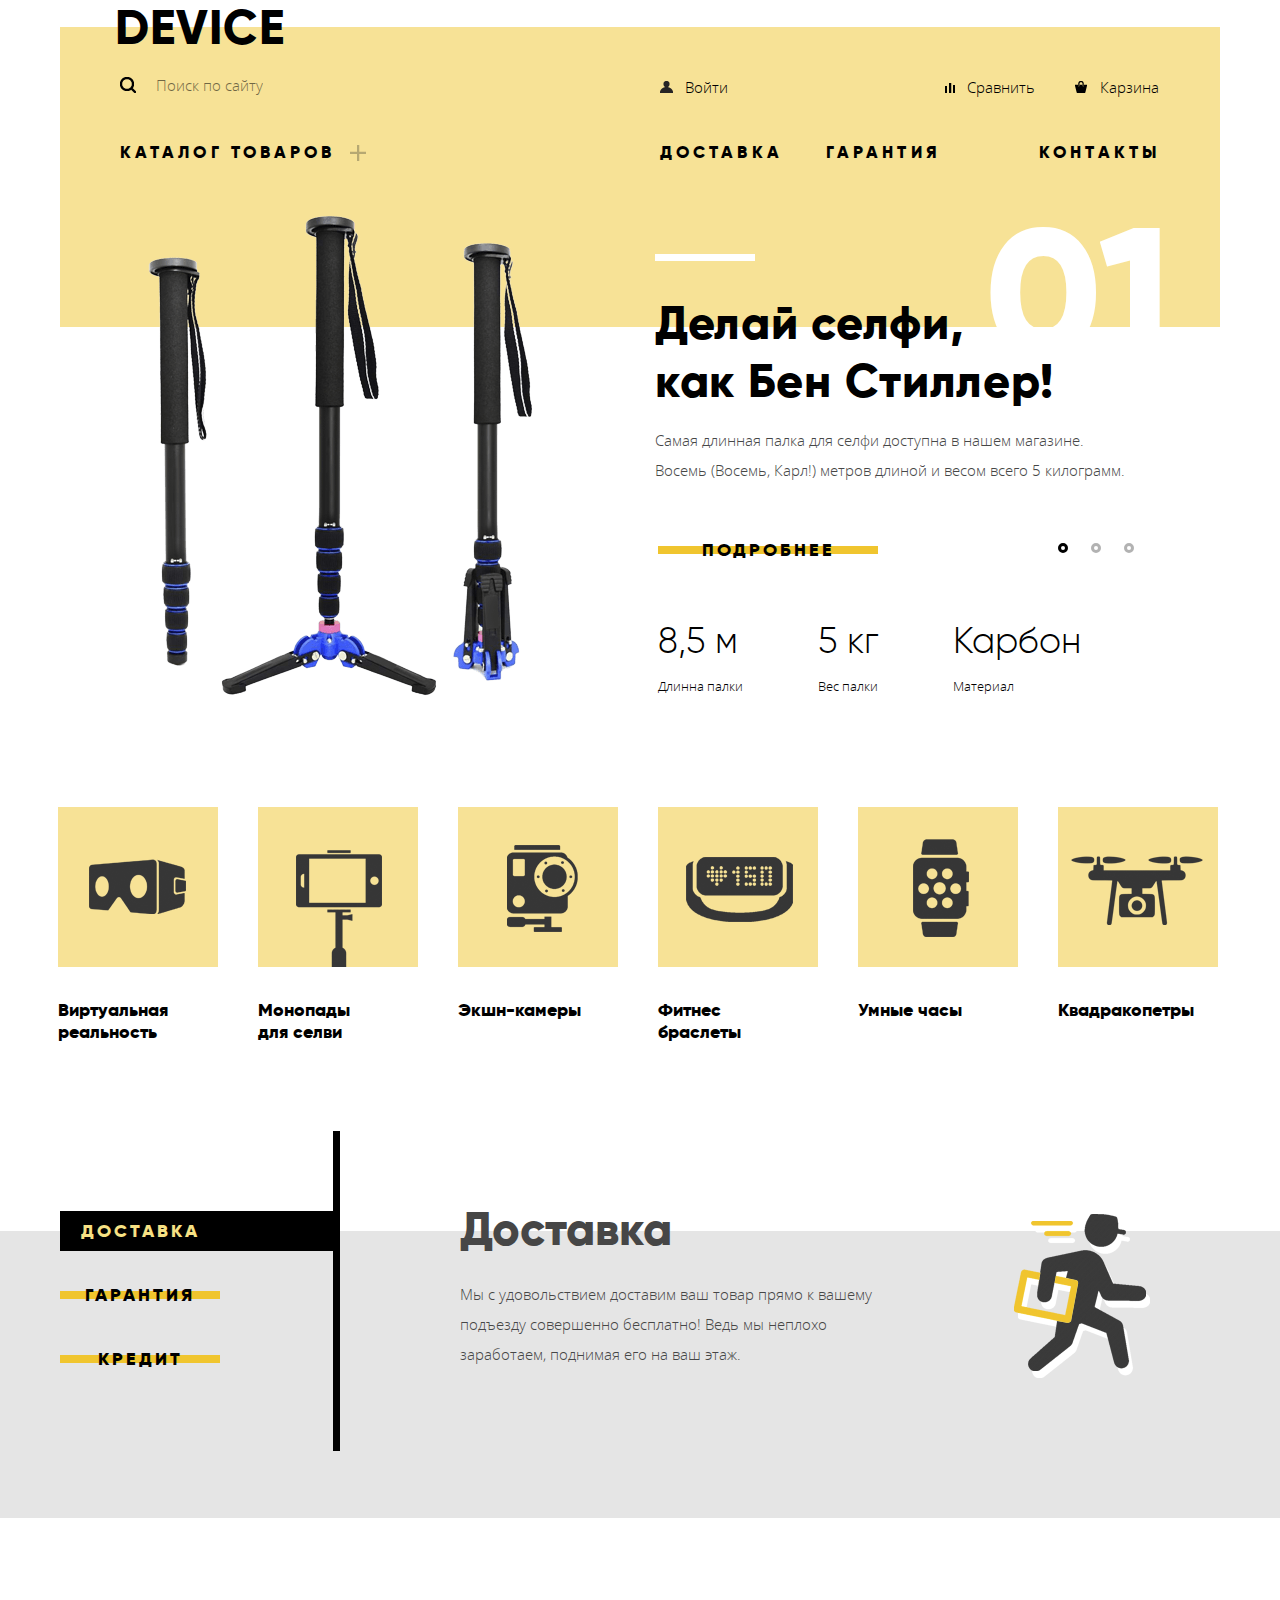
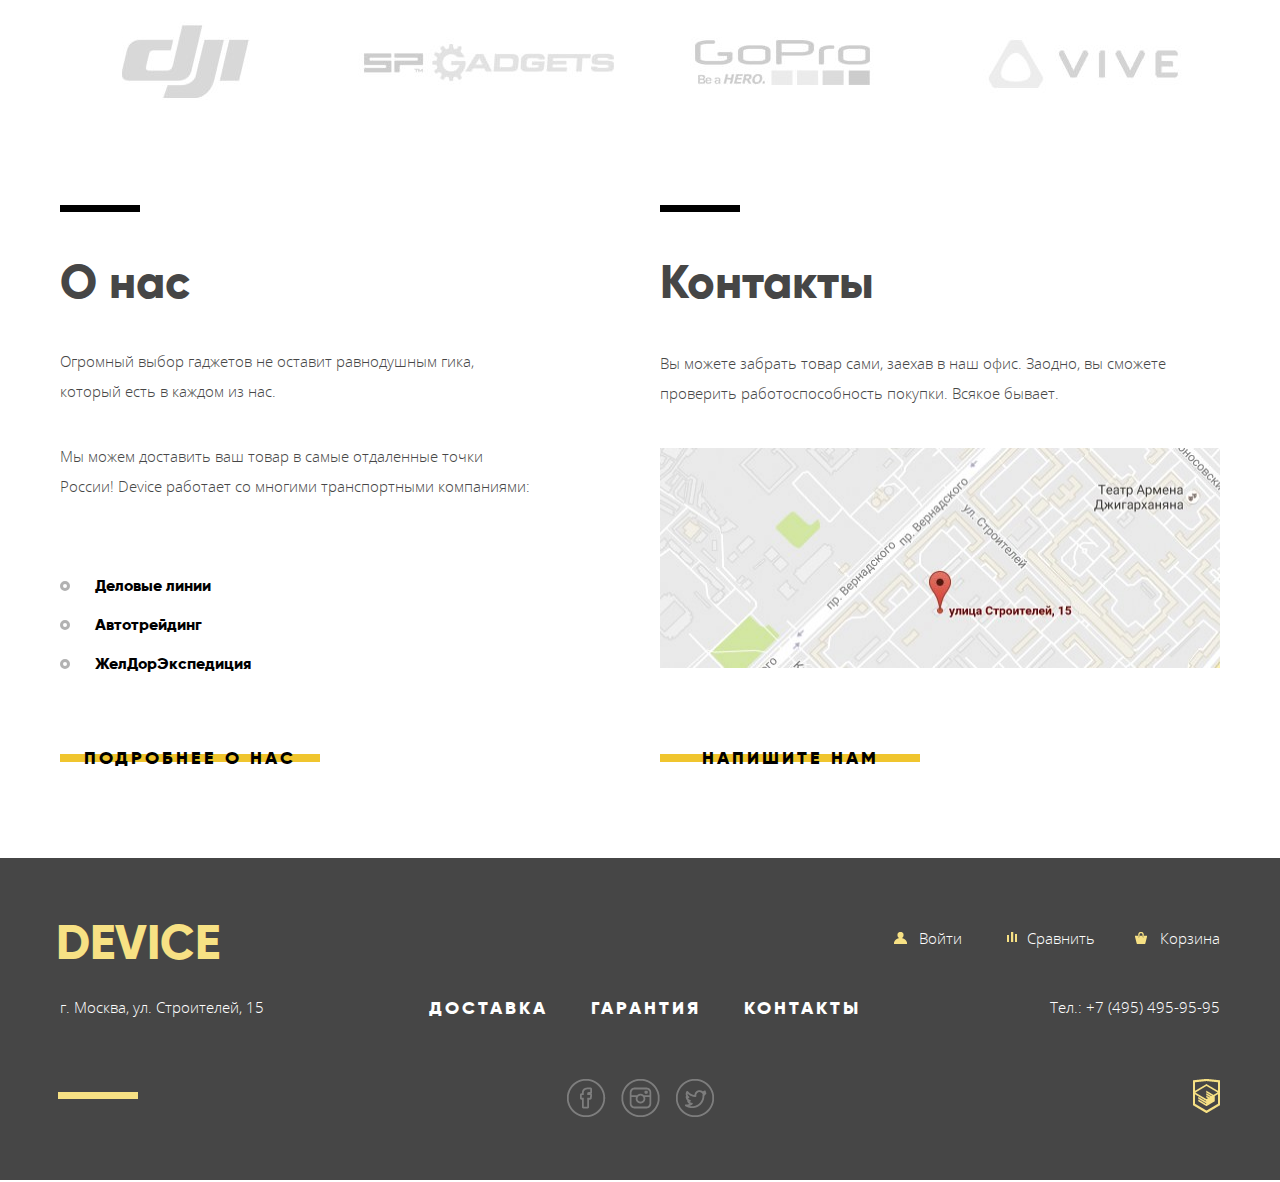
==== index.html @ 333a63d7 "Завешенл оформление деталей" ====
<!DOCTYPE html>
<html lang="ru">
  <head>
    <meta charset="utf-8">
    <link rel="stylesheet" href="css/normalize.css">
    <link rel="stylesheet" href="css/style.css">
    <title>HTML Academy: Девайс</title>
  </head>
  <body>
  		<div class="container">
  		    <div class="header-logo">
	    		<span>DEVICE</span>
	    	</div>
          <header class="header clearfix">
                <div class="header-left">
	    		  <div class="header-search" id="search">
                      <form action="#" method="get">
                          <input type="text" name="search-text" placeholder="Поиск по сайту">
                          <input class="search-btn" type="submit" id="search-btn" name="search-btn" value="Найти">
                      </form>
                  </div>
                  <nav class="main-menu">
                      <a class="catalog-menu" href="#">Каталог товаров</a>
                      <div class="menu-secondary">
                          <ul class="catalog-column1">
                              <li><a href="#">Виртуальная реальность</a></li>
                              <li><a href="#">Моноподы для селфи</a></li>
                              <li><a href="#">Экшн-камеры</a></li>
                          </ul>
                          <ul class="catalog-column2">
                              <li><a href="#">Фитнес браслеты</a></li>
                              <li><a href="#">Умные часы</a></li>
                          </ul>
                          <ul class="catalog-column3">
                              <li><a href="#">Квадракоптеры</a></li>
                          </ul>
                      </div>
                  </nav>
              </div>
              <div class="header-right">
                  <div class="header-right-top clearfix">
                      <div class="user-block" id="user-block">
                          <a class="header-user" href="#">Войти</a>
                      </div>
                      <div class="report">
                          <a href="#" class="compare">Сравнить</a>
                          <a href="#" class="basket">Карзина</a>
                      </div>
                  </div>
                  <nav class="main-menu clearfix" id="main-menu">
                      <ul>
                          <li><a href="#">Доставка</a></li>
                          <li><a href="#">Гарантия</a></li>
                          <li><a href="#">Контакты</a></li>
                      </ul>
                  </nav>
              </div>
          </header>
  		</div>


      <main class="main">

  		    <div class="slider content clearfix">
                <input type="radio" id="btn-1" name="toggle" checked>
                <input type="radio" id="btn-2" name="toggle">
                <input type="radio" id="btn-3" name="toggle">
                <div class="slide clearfix" id="slide-1">
                    <div class="slider-left">
                         <img class="slider-img" src="img/slide-1.png" width="384" height="486" alt="Селфи Палка">
                    </div>
                    <div class="product-about">
                        <div class="number-slide">
                            <p>01</p>
                        </div>
                        <h2>Делай селфи,<br>как Бен Стиллер!</h2>
                        <p class="product-description">
                            Самая длинная палка для селфи доступна в нашем магазине. Восемь (Восемь, Карл!) метров длиной и весом всего 5 килограмм.
                        </p>
                        <div class="btn-slider">
                            <a class="btn btn-active" href="#">Подробнее</a>
                        </div>
                        <div class="product-info clearfix">
                            <div class="characteristic">
                                <p class="characteristic-value" id="Length-value">8,5 м</p>
                                <p class="characteristic-name" id="Length-name">Длинна палки</p>
                            </div>
                            <div class="characteristic">
                                <p class="characteristic-value" id="weight-value">5 кг</p>
                                <p class="characteristic-name" id="weight-name">Вес палки</p>
                            </div>
                            <div class="characteristic char3">
                                <p class="characteristic-value" id="material-value">Карбон</p>
                                <p class="characteristic-name" id="material-name">Материал</p>
                            </div>
                        </div>
                    </div>
                </div><!--slide-1-->
                <div class="slide clearfix" id="slide-2">
                    <div class="slider-left">
                         <img class="slider-img" src="img/slide-2.png" width="345" height="485" alt="Фитнесс-браслеты">
                    </div>
                    <div class="product-about">
                        <div class="number-slide">
                            <p>02</p>
                        </div>
                        <h2>Худеем<br>правильно!</h2>
                        <p class="product-description">
                            Мотивирующие фитнесс-браслеты помогут найти в себе силы
                            <br>
                            не пропускать занятия и соблюдать диету.
                        </p>
                        <div class="btn-slider">
                            <a class="btn btn-active" href="#">Подробнее</a>
                        </div>
                        <div class="product-info">
                            <div class="characteristic">
                                <p class="characteristic-value" id="charging-value">48 часов</p>
                                <p class="characteristic-name" id="charging-name">Без подзарядки</p>
                            </div>
                        </div>
                    </div>
                </div><!--slide-2-->
                <div class="slide clearfix" id="slide-3">
                    <div class="slider-left">
                         <img class="slider-img" src="img/slide-3.3.png" width="535" height="500" alt="Селфи Палка">
                    </div>
                    <div class="product-about">
                        
                        <h2>Порхает как бобочка,<br>жалит как пчела!</h2>
                        <div class="number-slide">
                            <p>03</p>
                        </div>
                        <p class="product-description">
                            Этот обычный, на первый взгляд, квадрокоптер оснащен
                            <br> 
                            мощным лазером, замаскированным под стандартную камеру.
                        </p>
                        <div class="btn-slider">
                            <a class="btn btn-active" href="#">Подробнее</a>
                        </div>
                        <div class="product-info">
                            <div class="characteristic">
                                <p class="characteristic-value" id="range-fly-value">800 м</p>
                                <p class="characteristic-name" id="range-fly-name">Дальность полета</p>
                            </div>
                            <div class="characteristic">
                                <p class="characteristic-value" id="attack-range-value">50 м</p>
                                <p class="characteristic-name" id="attack-range-name">Радиус поражения</p>
                            </div>
                        </div>
                    </div>
                </div><!--slide-3-->
                <div class="slider-controls">
                    <label for="btn-1"></label>
                    <label for="btn-2"></label>
                    <label for="btn-3"></label>
                </div>
  		    </div>

  		    <div class="popular content clearfix">
              <div class="popular-item">
                  <a href="#">
                      <div class="popular-img">
                          <img src="img/popular-1.png" width="160" height="160" alt="Виртуальная реальность">
                      </div>
                      <p>Виртуальная реальность</p>
  				        </a>
              </div>
              <div class="popular-item">
                  <a href="#">
                      <div class="popular-img">
                          <img src="img/popular-2.png" width="160" height="160" alt="Монопады для селфи">
                      </div>
                      <p>Монопады<br>для селви</p>
                  </a>
              </div>
              <div class="popular-item">
                  <a href="#">
                      <div class="popular-img">
                          <img src="img/popular-3.png" width="160" height="160" alt="Экшн-камеры">
                      </div>
                      <p>Экшн-камеры</p>
                  </a>
              </div>
              <div class="popular-item">
                  <a href="#">
                      <div class="popular-img">
                          <img src="img/popular-4.png" width="160" height="160" alt="Фитнес браслеты">
                      </div>
                      <p>Фитнес<br>браслеты</p>
                  </a>
              </div>
              <div class="popular-item">
                  <a href="#">
                      <div class="popular-img">
                          <img src="img/popular-5.png" width="160" height="160" alt="Умные часы">
                      </div>
                      <p>Умные часы</p>
                  </a>
              </div>
              <div class="popular-item">
                  <a href="#">
                      <div class="popular-img">
                          <img src="img/popular-6.png" width="160" height="160" alt="Квадракопетры">
                      </div>
                      <p>Квадракопетры</p>
                  </a>
              </div>
  		    </div>
    	
    		  <div class="service-slider content clearfix">
                  <input type="radio" id="service-btn-1" name="service-toogle" checked>
                  <input type="radio" id="service-btn-2" name="service-toogle">
                  <input type="radio" id="service-btn-3" name="service-toogle">
                  <div class="service-slider-tab">
                       
                        <div class="btn-container1">
                            <label for="service-btn-1">
                                <span class="btn-slider-tab btn">
                                    Доставка
                                </span>
                            </label>
                        </div>
                        <div class="btn-container2">
                            <label for="service-btn-2">
                                <span class="btn-slider-tab btn">
                                    Гарантия
                                </span>
                            </label>
                        </div>
                        <div class="btn-container3">
                            <label for="service-btn-3">
                                <span class="btn-slider-tab btn">
                                    Кредит
                                </span>
                            </label>
                        </div>    
                    </div>
        			<div class="servise-slide" id="service-slide1">
          				<div class="slide-txt">
            					<h2>Доставка</h2>
            					<p>
            						Мы с удовольствием доставим ваш товар прямо к вашему подъезду совершенно бесплатно! Ведь мы неплохо заработаем, поднимая его на ваш этаж.
            					</p>
          				</div>
          				<img src="img/delivery.png" width="136" height="164" alt="Доставка">
                    </div>
                    <div class="servise-slide" id="service-slide2">
          				<div class="slide-txt">
            					<h2>Гарантия</h2>
            					<p>
            						Если из-за возгарания купленного у нас товара у вас сгорит дом — не переживайте, мы выдадим вам новый.
                                    Товар, не дом, конечно же.
            					</p>
          				</div>
          				<img src="img/warranty.png" width="171" height="195" alt="Доставка">
                    </div>
                    <div class="servise-slide" id="service-slide3">
          				<div class="slide-txt">
            					<h2>Кредит</h2>
            					<p>
            						Залезть в долговую яму стало проще! Кредитные консультанты подберут для вас наиболее выгодные 
                                    условия кредита. Выгодные для нашего банка, разумеется.
            					</p>
          				</div>
          				<img src="img/credit.png" width="156" height="188" alt="Доставка">
                    </div>
    		  </div>

    		  <div class="decorat-block">
    		  </div>
  	    
  		    <div class="logotypes content clearfix">
              <div class="logo-djl"></div>
              <div class="logo-sp-gadgets"></div>
              <div class="logo-gopro"></div>
              <div class="logo-vive"></div>
  		    </div>

  		    <div class="info content clearfix">
              <div class="info-about-us">
                  <h2>О нас</h2>
                  <p>
                      Огромный выбор гаджетов не оставит равнодушным гика, который есть в каждом из нас.
                  </p>
                  <p>
                      Мы можем доставить ваш товар в самые   отдаленные точки России! Device работает со многими транспортными компаниями:
                  </p>
                  <ul>
                      <li>Деловые линии</li>
                      <li>Автотрейдинг</li>
                      <li>ЖелДорЭкспедиция</li>
                  </ul>
                  <a href="#">
                      <div class="btn-info">
                          <span class="btn btn-active">Подробнее о нас</span>
                      </div>
                  </a>
              </div>
    			    <div class="info-contact">
                      <h2>Контакты</h2>
                      <p>
                          Вы можете забрать товар сами, заехав в наш офис. Заодно, вы сможете проверить работоспособность покупки. Всякое бывает.
                      </p>
                      <a class="info-map" href="#">
                          <img src="img/map.jpg" width="560" height="220" alt="Карта">
                      </a>
                      <a href="#">
                          <div class="btn-info">
                              <span class="btn btn-active">Напишите нам</span>
                          </div>
                      </a>
    			    </div>
  		    </div>
      </main>

      <footer class="footer clearfix">
          <div class="footer-top container clearfix">
              <p class="footer-logo">DEVICE</p>
              <div class="footer-right">
                  <div class="footer-user-block">
                      <a class="footer-user" href="#">Войти</a>
                  </div>
                  <a class="footer-compare" href="#"> Сравнить</a>
                  <a class="footer-basket" href="#">Корзина</a>
              </div>
          </div>
          <div class="footer-average container clearfix">
              <p class="footer-adress">
                  г. Москва, ул. Строителей, 15
              </p>
              <nav class="nav-footer">
                  <ul>
                      <li><a href="#">Доставка</a></li>
                      <li><a href="#">Гарантия</a></li>
                      <li><a href="#">Контакты</a></li>
                  </ul>
              </nav>
              <p class="footer-telephone">
                  Тел.: +7 (495) 495-95-95
              </p>
          </div>
          <div class="footer-bottom container clearfix">
            	<div class="footer-decorative-left">
            	</div>  
	            <div class="social clearfixf">
	                <a href="http://facebook.com">
                        <div class="facebook social-icon"></div>
	                </a>
	                <a href="#">
	              	    <div class="insta social-icon"></div>
	                </a>
	                <a href="#">
	              	    <div class="twitter social-icon"></div>
	                </a>
	            </div>
                <a href="#">
	               <div class="htmlacademy-logo"></div>
                </a>
	        </div>
      </footer>
        <div class="shadow-block"></div>
        <form class="popup-write-us" action="#" method="post"> 
            <button class="modal-content-close" type="button" title="Закрыть">Закрыть</button>
            <label class="popup-your-name">
                <span>Ваше имя:</span>
                <input type="text" name="Your-name" id="your-name" placeholder="Представьтесь пожалуйста">
            </label>
            <label class="popup-your-e-mail">
                <span>Ваше e-mail:</span>
                <input type="text" name="Your-e-mail" id="your-e-mail" placeholder="Для отправки ответа">
            </label>
            <label class="popup-text-letter">
                <span>Текст письма:</span>
                <textarea rows="10" name="text-letter" id="text-letter" placeholder="В свободной форме"></textarea>
            </label>
            <div class="btn-form-submit">
                <button class="btn btn-form" type="Submit">Отправить</button>
            </div>
        </form>
        <div class="modal-map">
            <button class="modal-content-close" type="button" title="Закрыть">Закрыть</button>
            <script type="text/javascript" charset="utf-8" async src="https://api-maps.yandex.ru/services/constructor/1.0/js/?sid=wK08HLaeyoLsd59z8zO6gf6OUq_rRsgZ&amp;width=960&amp;height=560&amp;lang=ru_RU&amp;sourceType=constructor&amp;scroll=true"></script>
        </div>
        <script>
            var write_us = document.querySelector(".info-contact .btn-info");
            var map = document.querySelector(".info-map");
            var modal_map = document.querySelector(".modal-map");
            var popup_shedow = document.querySelector(".shadow-block");
            var popup = document.querySelector(".popup-write-us");
            
            var close = popup.querySelector(".modal-content-close");
            var close_map = modal_map.querySelector(".modal-content-close");
            
            var search = document.querySelector(".header-search input[type='text']");
            var search_btn = document.querySelector(".header-search input[type='submit']");
            
            search.addEventListener("focus", function(event) {
                search_btn.classList.remove("search-btn");
            })
            search.addEventListener("blur", function(event) {
                search_btn.classList.add("search-btn");
            })
            
            write_us.addEventListener("click", function(event) {
                event.preventDefault();
                popup_shedow.classList.add("modal-content-show");
                popup.classList.add("modal-content-show");
            });
            
            close.addEventListener("click", function(event) {
                event.preventDefault();
                popup_shedow.classList.remove("modal-content-show");
                popup.classList.remove("modal-content-show");
                modal_map.classList.remove("modal-content-show");
            })
            
            close_map.addEventListener("click", function(event) {
                event.preventDefault();
                modal_map.classList.remove("modal-content-show");
            })
            
            map.addEventListener("click", function(event) {
                event.preventDefault();
                modal_map.classList.add("modal-content-show");
            })
       </script>
      
  </body>
</html>
---- css/style.css ----
@font-face {
	font-family: 'Open Sans'; 
	src: local("OpenSans"),
	url("../fonts/opensans.woff");
} 
@font-face {
	font-family: 'Open Sans light'; 
	src: local("Open Sans light"),
	url("../fonts/opensanslight.woff");
} 
@font-face {
	font-family: 'Gilroy Light'; 
	src: local("Gilroy Light"),
	url("../fonts/gilroylight.woff");
} 
@font-face {
	font-family: 'Gilroy ExtraBold'; 
	src: local("Gilroy ExtraBold"),
		url("../fonts/gilroyextrabold.woff");
} 

body {
	color: #464646;
	font-size: 15px;
	font-style: normal;
	font-family: Open Sans light, Tahoma, Sans;
	
}

h1 {
	color: black;
	font-size: 45px;
	font-family: Gilroy Extra bold, Tahoma, Sans;
    letter-spacing: -1px;
}

.site-map h1 {
    margin-top: 35px;
    margin-bottom: 23px;
}

a {
    text-decoration: none;
    color: black;
}

.clearfix::after {
	content: "";
	display: table;
	clear: both;
}

.header-logo {
    font-family: Gilroy ExtraBold, sans-serif;
    width: 1050px;
    margin-left: auto;
    margin-right: auto;
    margin-top: -2px;
    letter-spacing: 1px;
    font-size: 48px;
    color: #000;
}
.header-logo a {
     color: #000;
}

.container {
	width: 1200px;
	margin-left: auto;
	margin-right: auto;
}

.header {
    font-family: Open Sans light, Arial, sans-serif;
	width: 1040px;
	height: 185px;
	padding-left: 60px;
	padding-right: 60px;
	background-color: #f7e296;
	margin-top: -30px;
	margin-left: auto;
	margin-right: auto;
}

.header-search {
    margin-bottom: 35px;
}

.header-search input[type="text"] {
    height: 45px;
    outline: none;
    border: none;
    width: 355px;
    background: url("../img/search.png") no-repeat;
    background-position: center left;
    padding-left: 36px;
    line-height: 10px;
    box-sizing: border-box;
}

.header-search input[type="text"]:focus{
    outline: none;
    height: 43px;
    border-bottom: 2px solid black;
}

.header-search input[type="submit"] {
    width: 81px;
    outline: none;
    background: none;
    height: 45px;
    margin-left: -4px;
    border: 2px solid black;
}

.header-search input[type="submit"]:hover {
    color: #ffffff;
    background: #000000;
}

.header-search input[type="submit"]:active {
    color: #b2b2b2;
}

.search-btn {
    display: none;
}

.menu-secondary {
    display: none;
    position: absolute;
    z-index: 1;
    left: -60px;
    width: 1100px;
    height: 135px;
    margin: 0;
    padding-top: 30px;
    padding-left: 60px;
    font-family: "Open Sans Light", "Arial", sans-serif;
    font-size: 15px;
    letter-spacing: 0;
    text-transform: none;
    background-color: #f7e296;
}

.catalog-column1 {
    width: 200px;
    float: left;
    margin-right: 40px;
    padding: 0;
}

.catalog-column2 {
    width: 160px;
    float: left;
    margin-right: 40px;
    padding: 0;
}

.catalog-column3 {
    width: 160px;
    float: left;
    margin-right: 40px;
    padding: 0;
}

.menu-secondary ul {
    margin: 0;
}

.menu-secondary li {
    margin-bottom: 15px;
}

.header-left {
	width: 500px;
	float: left;
	margin-right: 20px;
	margin-top: 25px;
}

.header-search {
    margin-top: 10px;
}

.header-right {
	width: 500px;
	float: right;
	margin-top: 50px;
}

.user-block {
	width: 260px;
	float: left;
}

.user-out {
    opacity: 0.3;
}

.header-user {
    margin-right: 20px;
}

.header-user::before {
    float: left;
    content: "";
    width: 15px;
    height: 15px;
    background: url("../img/user.png") no-repeat;
    position: relative;
    top: 4px;
    margin-right: 10px;
}

.report {
	float: right;
	width: 215px;
}


.compare {
	float: left;
}

.compare::before {
    float: left;
    content: "";
    width: 15px;
    height: 15px;
    background: url("../img/compare.png") no-repeat;
    position: relative;
    top: 6px;
    margin-right: 7px;
}

.basket {
	float: right;
    width: 85px;
}

.basket::before {
    float: left;
    content: "";
    width: 15px;
    height: 15px;
    background: url("../img/cart.png") no-repeat;
    position: relative;
    top: 4px;
    margin-right: 10px;
}

.main-menu {
    position: relative;
    margin-top: 35px;
    font-size: 17px;
    font-family: Gilroy ExtraBold, Arial, sans-serif;
    text-transform: uppercase;
    letter-spacing: 4.1px;
}

.catalog-menu::after {
    display: inline-block;
    width: 16px;
    height: 16px;
    content: "";
    position: relative;
    top: 3px;
    background: url("../img/plus.png") no-repeat;
    margin-left: 14px;
}

.main-menu:hover .menu-secondary {
    display: block;
}
.menu-secondary:hover {
    display: block;
}

.header-right .main-menu ul {
    padding-left: 0;
    margin: 0;
}

.main-menu ul,
.nav-footer ul,
.breadcrumbs ul,
.parametr ul,
.sorting ul {
    list-style: none;
}

.main-menu a,
.nav-footer a,
.header-right a {
    text-decoration: none;
}

.main-menu li, 
.nav-footer li,
.breadcrumbs li,
.parametr li,
.sorting li {
    display: inline-block;
}

.main-menu ul>li, 
.nav-footer li {
    margin-right: 35px;
    vertical-align: top;
}

.main-menu>ul>li:last-child {
    float: right;
    margin: 0;
}

.breadcrumbs {
    display: block;
    margin-bottom: 50px;
}

.breadcrumbs ul,
.sorting ul {
    margin: 0;
    padding: 0;
}

.parametr li {
    margin-right: 30px;
}

.sorting li:first-child {
    margin-right: 25px;
}

.breadcrumbs li {
    position: relative;
    margin-right: 15px;
}

.breadcrumbs a {
    padding-right: 15px;
}

.breadcrumbs li::after {
    position: absolute;
    top: 8px;
    content: "";
    width: 19px;
    height: 7px;
    background: url("../img/broadcrumbs-delimetr.png") no-repeat;
}

.breadcrumbs li:last-child::after {
    display: none;
}

.nav-footer a {
    color: #fff;
}

.content {
	width: 1190px;
	margin-left: auto;
	margin-right: auto;
    padding: 0 5px;
}

.slider {
	margin-bottom: 95px;
    height: 500px;
    color:black;
    position: relative;
}

.slider::before {
    position: absolute;
    left: 0;
    right: 0;
    content: "";
    width: 1160px;
    height: 115px;
    margin: 0 auto;
    background-color: #f7e296;
    z-index: -1;
}

.slider-left {
    float: left;
    width: 590px;
}

.slider-img {
    display: block;
    margin-left: auto;
    margin-right: auto
}

.number-slide {
    position: absolute;
    top: -8px;
    left: 0;
    right: 60px;
    height: 179.2px;
    z-index: -1;
}

.product-about h2 {
    margin-top: 80px;
    letter-spacing: 0.7px;
}

.number-slide p {
    margin: 0;
    margin-right: 2px;
    text-align: right;
    font-family: Gilroy ExtraBold, Arial, sans-serif;
    line-height: 180px;
    font-size: 185px;
    color: #ffffff;
}

.number-slide p::before {
    width: 100px;
    height: 7px;
    content: "";
    position: absolute;
    left: 0;
    top: 50px;
    background-color: #ffffff;
}

.product-about {
	float: right;
	width: 580px;
    position: relative;
    padding-top: 82px;
}

.product-description {
    width: 480px;
    margin-bottom: 45px;
}

.product-about h2,
.slide-txt h2,
.info-about-us h2, 
.info-contact h2 {
    margin: 0;
    font-size: 47px;
    font-family: Gilroy ExtraBold, Arial, sans-serif;
    font-weight: normal;
}

.btn-slider {
    width: 220px;
    height: 40px;  
    position: relative;
    text-align: center;
    margin-bottom: 50px;
    margin-left: 3px;

}

.btn {
    line-height: 40px;
    letter-spacing: 3px;
    font-size: 18px;
    font-family: Gilroy ExtraBold, Arial, sans-serif;
    text-transform: uppercase;
}

.btn-active:active {
    opacity: 0.3;
}

.btn::before {
    position: absolute;
    top: 16px;
    bottom: 16px;
    left: 0;
    right: 0;
    content: "";
    background-color: #f0c52e;
    z-index: -1;
}

.btn-slider-tab:hover {
    background-color: #f0c52e;
    color: #000000;
}

.btn-slider:hover {
    background-color: #f0c52e;
}

.product-about>p,
.info-abiut-us p {
    font-family: Open Sans light, Arial, sans-serif;
    color: #464646;
    line-height: 30px;
}

.product-info {
    width: 480px;
    padding: 0 3px;
}

.characteristic {
    display: inline-block;
    float: left;
    font-size: 0;
    margin-right: 75px;
}

.char3 {
    margin-right: 0;
}

.characteristic-value {
    font-size: 36px;
    font-family: Gilroy Light, Arial, sans-serif;
    margin-bottom: 15px;
    margin-top: 0;
}

p .characteristic-value {
    margin-bottom: 55px;
}

.characteristic-name {
    font-size: 13px;
    font-family: Open Sans Light, Arial, sans-serif;
    margin: 0;
}

.slide {
    display: none;
}

.slider > input[type="radio"],
.service-slider > input[type="radio"]{
  display: none;
    position: absolute;
}

.slider-controls {
  position: absolute;
  bottom: 159px;
  right: 82px;
  width: 100px;
  z-index: 1;
  font-size: 0;
    
}

.slider-controls label {
  display: inline-block;
  width: 4px;
  height: 4px;
  margin-right: 23px;

  vertical-align: top;

  background-color: transparent;
  border: 3px solid #000000;
  opacity: 0.3;
  border-radius: 50%;
  cursor: pointer;
}

#btn-1:checked ~ #slide-1,
#btn-2:checked ~ #slide-2,
#btn-3:checked ~ #slide-3 {
    display: block;
}

#btn-1:checked ~ .slider-controls label[for="btn-1"],
#btn-2:checked ~ .slider-controls label[for="btn-2"],
#btn-3:checked ~ .slider-controls label[for="btn-3"]{
    opacity: 1;
}

.popular {
	margin-bottom: 70px;
    padding-left: 30px;
    font-size: 18px;
    font-family: "Gilroy ExtraBold", "Arial", sans-serif;
}

.popular-item {
	float: left;
	width: 160px;
	margin-right: 40px;
}

.popular-item:last-child {
	float: right;
	margin-right: 30px;
}


.popular-img {
	width: 160px;
	height: 160px;
	background-color: #f7e296;
    margin-bottom: 32px;
}

.popular-img:hover {
    background-color: #f0c52e;
}
.popular-item a:active,
.popular-item img:active {
    opacity: 0.3;
    color: #b2b2b2;
}

.service-slider {
	width: 1160px;
}

.service-slider-tab {
	float: left;
	height: 240px;
	width: 273px;
	margin-right: 112px;
	border-right: 7px solid #000;
    padding-top: 80px;
}

.btn-container1,
.btn-container2,
.btn-container3 {
    width: 273px;
    height: 40px;
    margin-bottom: 24px;
    position: relative;
    color: #000000;
}

.service-slider-tab label {
    cursor: pointer;
}

#service-btn-1:checked ~ .service-slider-tab .btn-container1,
#service-btn-2:checked ~ .service-slider-tab .btn-container2, 
#service-btn-3:checked ~ .service-slider-tab .btn-container3 {
    background-color: #000;
    color: #f7e184;
}

.servise-slide {
    display: none;
}

#service-btn-1:checked ~ #service-slide1,
#service-btn-2:checked ~ #service-slide2,
#service-btn-3:checked ~ #service-slide3 {
    display: block;
}

.btn-slider-tab {
    position: relative;
    float: left;
    width: 160px;
    height: 40px;
    text-align: center;
}

.btn:active::before {
    opacity: 0;
}

.servise-slide {
	float: right;
	width: 760px;
    margin-top: 83px;
}

.slide-txt {
    float: left;
    width: 435px;
    line-height: 30px;
}

.slide-txt h2 {
    margin-bottom: 35px;
}

.servise-slide img {
    float: right;
    margin-right: 70px;
}

.decorat-block {
	background-color: #e5e5e5;
	width: 100%;
    min-width: 1200px;
	height: 287px;
	margin-top: -220px;
    margin-bottom: 95px;
    position: relative;
    z-index: -2;
}

.logotypes {
    width: 1165px;
	font-size: 0;
	margin-bottom: 140px;
}

.logo-djl {
    float: left;
    width: 260px;
    height: 100px;
    background: url("../img/logo-djl.jpg") no-repeat;
    margin-right: 40px;
}

.logo-djl:hover {
    background: url("../img/logo-djl-hvr.jpg") no-repeat;
}

.logo-sp-gadgets {
    float: left;
    width: 260px;
    height: 100px;
    background: url("../img/logo-sp-gadgets.jpg") no-repeat;
    margin-right: 40px;
}

.logo-sp-gadgets:hover {
    background: url("../img/logo-sp-gadgets-hvr.jpg") no-repeat;
}

.logo-gopro {
    float: left;
    width: 260px;
    height: 100px;
    background: url("../img/logo-gopro.jpg") no-repeat;
    margin-right: 40px;
    
}

.logo-gopro:hover {
    background: url("../img/logo-gopro-hvr.jpg") no-repeat;
}

.logo-vive {
    float: left;
    width: 260px;
    height: 100px;
    background: url("../img/logo-vive.jpg") no-repeat;
}

.logo-vive:hover {
    background: url("../img/logo-vive-hvr.jpg") no-repeat;
}

.logotypes img {
	margin-right: 40px;
}

.logotypes img:nth-child(4) {
	margin-right: 0;
}

.info {
    width: 1160px;
	margin-bottom: 80px;
}

.info-about-us {
	float: left;
	width: 470px;
	margin-right: 40px;
    position: relative;
}

.info-about-us::before {
	width: 80px;
    height: 7px;
    content: "";
    position: absolute;
    top: -48px;
    background-color: #000000;
}

.info-about-us p {
    margin-top: 35px;
    margin-bottom: 25px;
    line-height: 30px;
}

.info-about-us ul {
    padding-left: 25px;
    margin-top: 75px;
    margin-bottom: 65px;
    color: #000000;
    list-style: none;
}

.info-about-us li {
    font-family: Gilroy ExtraBold, Arial, sans-serif;
    font-size: 16px;
    margin: 0;
    margin-bottom: 20px;
    padding-left: 10px;
    position: relative;
}

.info-about-us li::before {
    position: absolute;
    width: 4px;
    height: 4px;
    content: "";
    top: 5px;
    left: -25px;
    border: 3px solid #b2b2b2;
    border-radius: 50%;
}

.info-map {
    display: block;
    margin-bottom: 66px;
}

.btn-info {
    position: relative;
    width: 260px;
    text-align: center;
}

.btn-info:hover {
    background-color: #f0c52e;
}

.info-contact {
	float: right;
	width: 560px;
    position: relative;
}

.info-contact:before {
	width: 80px;
    height: 7px;
    content: "";
    position: absolute;
    top: -48px;
    background-color: #000000;
}

.info-contact p {
    margin-top: 37px;
    line-height: 30px;
    margin-bottom: 40px;
}

.footer {
	background-color: #464646;
	color: #fff;
    min-width: 1200px;
    padding: 0 5px;
}

.footer a {
    color: #fff;
}

.footer p,
.footer ul {
    margin-top: 0;
    margin-bottom: 0;
}

.footer-top {
    padding-top: 55px;
    margin-bottom: 25px;
}

.footer-user {
    float: right;
}

.footer-user:before {
    float: left;
    content: "";
    width: 15px;
    height: 15px;
    background: url("../img/user-footer.png") no-repeat;
    position: relative;
    top: 4px;
    margin-right: 10px;
}

.footer-compare {
    margin-right: 40px;
}

.footer-compare:before {
    float: left;
    content: "";
    width: 15px;
    height: 15px;
    background: url("../img/compare-yellow.png") no-repeat;
    position: relative;
    top: 4px;
    margin-right: 5px;
}

.footer-basket {
    float: right;
}
.footer-basket:before {
    float: left;
    content: "";
    width: 15px;
    height: 15px;
    background: url("../img/cart-yellow.png") no-repeat;
    position: relative;
    top: 4px;
    margin-right: 10px;
}

.footer-average {
    width: 1160px;
    margin-bottom: 60px;
}

.footer-bottom {
    margin-bottom: 63px;
}

.footer-logo {
    float: left;
	color: #f7e184;
    font-family: Gilroy ExtraBold, sans-serif;
	font-size: 48px; 
    padding-left: 16px;
}

.footer-logo:hover {
    color: #f0c52e;
}

.footer-logo:active {
    color: #f0c52e;
    opacity: 0.3;
}

.footer-right {
	float: right;
    padding: 15px 20px;
}

.footer-user-block {
    width: 260px;
    float: left;
    margin-right: 45px;
}

.footer-adress {
	float: left;
	width: 260px;
	margin-right: 25px;
}

.nav-footer {
    display: inline-block;
    font-family: Gilroy ExtraBold, Arial, sans-serif;
    font-size: 18px;
    text-transform: uppercase;
    letter-spacing: 3px;
    width: 600px;
    text-align: center;
}

.nav-footer ul {
    display: inline-block;
    padding: 0;
}

.nav-footer li:last-child {
    margin-right: 0;
}
.header-right-top {
    margin-bottom: 45px;
}

.main-menu a:hover,
.header-right-top a:hover,
.footer-right a:hover,
.nav-footer a:hover {
    opacity: 0.6;
}

.main-menu a:active,
.header-right-top a:active,
.footer-right a:active,
.nav-footer a:active {
    opacity: 0.3;
}

.footer-telephone {
	float: right;
	text-align: right;
	width: 260px;
}

.footer-decorative-left {
	float: left;
    margin-top: 13px;
    margin-left: 18px;
	width: 80px;
	height: 7px;
	background-color: #f7e184;
}

.social {
	width: 147px;
    margin-left: auto;
    margin-right: auto;
}

.social-icon {
    float: left;
    opacity: 0.3;
}

.social-icon a {
    margin-right: 15px;
}

.facebook {
    width: 39px;
    height: 38px;
    background: url("../img/social-icon.png");
    margin-right: 15px;
}


.insta {
    width: 39px;
    height: 38px;
    background: url("../img/social-icon.png") -54px;
    margin-right: 15px;
}

.twitter {
    width: 39px;
    height: 38px;
    background: url("../img/social-icon.png") -108px;
}

.facebook:hover,
.insta:hover,
.twitter:hover {
    opacity: 0.6;
}

.facebook:active,
.insta:active,
.twitter:active {
    opacity: 0.1;
}

.htmlacademy-logo {
	float: right;
    margin-right: 20px;
    height: 34px;
	width: 27px;
    background: url("../img/htmlacademy.png") no-repeat;
}

.htmlacademy-logo:hover {
    background: url("../img/htmlacademy-hvr.png") no-repeat;   
}

.htmlacademy-logo:active {
    opacity: 0.3;
    background: url("../img/htmlacademy-hvr.png") no-repeat;      
}

.align-container {
	width: 1040px;
	margin-left: auto;
	margin-right: auto;
}

.catalog-column-left {
	float: left;
	width: 270px;
	padding-left: 73px;
	margin-right: 80px;
}

.catalog-row-left {
    background-color: #dcdcdc;
	float: left;
	width: 268px;
    height: 70px;
	padding-left: 80px;
	margin-right: 70px;
}

.catalog-row p {
    float: left;
    font-family: "Gilroy ExtraBold", "Arial", sans-serif;
    font-size: 16px;
    letter-spacing: 4px;
    text-transform: uppercase;
    font-weight: normal;
    line-height: 70px;
    margin: 0;
    width: 160px;
}

.catalog-filter {
    background-color: #efefef;
    padding-top: 69px;
    position: absolute;
    top: 0;
    bottom: 0;
}

.catalog-column-right {
	float: right;
	width: 780px;
}

.list-top {
    margin-bottom: 70px;
    height: 70px;
}

.list-top h2 {
	float: left;
	width: 160px;
	margin-right: 40px;

}

.catalog {
    position: relative;
}

.catalog form {
    width: 200px;
    position: relative;
}

.catalog form h3 {
    font-family: Gilroy ExtraBold, Arial, sans-serif;
    font-size: 18px;
    font-weight: normal;
    margin-top: 12px;
}

.catalog ul {
    margin: 0;
    padding: 0;
    list-style: none;
}

.catalog-form li {
    margin-bottom: 20px;
}

.filter-cost {
    border-top: 2px solid #000000;
    margin-bottom: 35px;
}

.filter-cost h3 {
    margin-bottom: 37px;
}

.filter-range {
    font-family: "Gilroy Light", "Arial", sans-serif;
    font-size: 14px;
    color: #cfcfcf;
}

.range-controls {
    position: relative;
    margin-bottom: 15px;
}

.scale {
    width: 196px;
    height: 2px;
    background-color: #dbdbdb;
}

.bar {
    width: 110px;
    height: 2px;
    background-color: #91c92f;
}

.toggle {
    width: 10px;
    height: 10px;
    position: absolute;
    top: -6px;
    background-color: #eeeeee;
    border: 2px solid #000;
    border-radius: 50%;
    cursor: pointer;
}

.toggle-max {
    right: 83px;
}

.price-controls input {
    width: 60px;
    border: none;
    background: none;
    font-family: "Gilroy Light", "Arial", sans-serif;
    font-size: 14px;
    color: #cfcfcf;
}

.filter-color {
    border-top: 2px solid #000000;
    margin-bottom: 40px;
}

.filter-color h3 {
    margin-bottom: 25px;
}

.catalog-form input[type="checkbox"],
.catalog-form input[type="radio"] {
    display: none;
}

.filter-color label,
.filter-bluetooth label {
    padding-left: 40px;
    position: relative;
    cursor: pointer;
}

.filter-color label::before {
    content: "";
    width: 23px;
    height: 23px;
    position: absolute;
    left: 0;
    background-color: #dbdbdb;
   
}

.filter-color input[type="checkbox"]:checked ~ label::before {
    background-image: url("../img/markers.png");
    background-repeat: no-repeat;
    background-position: 0 -1px;
}

.filter-bluetooth {
    border-top: 2px solid #000000;
    margin-bottom: 40px;
}

.filter-bluetooth h3 {
    margin-bottom: 30px;
}

.filter-bluetooth label::before {
    position: absolute;
    content: "";
    left: 0;
    top: -3.5px;
    width: 20px;
    height: 20px;
    border: 2px solid #dbdbdb;
    border-radius: 50%;
}

.filter-bluetooth input[type="radio"]:checked ~ label::before {
    background-image: url("../img/markers.png");
    background-repeat: no-repeat;
    background-position: -24px -3px;
}

.btn-form-submit {
    position: relative;
    float: left;
    width: 200px;
    height: 40px;
    text-align: center;
    z-index: 1;
}

.btn-form-submit:hover {
    background-color: #f0c52e;
}
.parametr {
	float: left;
	width: 500px;
    padding-top: 10px;
}

.parametr a {
    opacity: 0.3;
    font-family: "Open Sans", "Arial", sans-serif;
    font-size: 14px;
}

.parametr a:hover {
    opacity: 0.6;
}

.sorting {
	float: right;
	width: 63px;
    margin-right: 20px;
    padding-top: 25px;
}

.sorting a:active,
.sorting .current {
    opacity: 1;
}

.sorting a {
    opacity: 0.2;
}

.sorting a:hover {
    opacity: 0.4;
}

.list-item {
	display: inline-block;
    position: relative;
    margin-bottom: 50px;
}

.list-item>img {
    margin-bottom: 30px;
}

.list-item-btn {
    position: absolute;
    opacity: 0;
    height: 380px;
    top: 0;
    left: 0;
    right: 0;
    color: black;
    z-index: 1;
}

.list-item-btn:hover {
    opacity: 1;
    background-color: rgba(255, 255, 255, 0.6);
}

.list-item-btn .add-cart {
    position: absolute;
    top: 50%;
    left: 50%;
    transform: translate(-50%, -50%);
}

.btn-item {
    position: relative;
    float: left;
    width: 200px;
    height: 40px;
    text-align: center;
    text-transform: uppercase;
    z-index: 1;
}


.add-compare {
    position: absolute;
    left: 50%;
    top: 225px;
    transform: translate(-50%, 0%);
    font-size: 13px;
    opacity: 0.5;
}

.add-compare:hover {
    opacity: 1;
}

.add-compare:active {
    opacity: 0.2;
}

.btn-item:hover {
    background-color: #f0c52e;
}

.item-new {
    position: absolute;
    display: none;
    text-align: center;
    line-height: 60px;
    top: 29px;
    right: 27px;
    width: 60px;
    height: 60px;
    border: 2px solid rgba(0, 0, 0, 0.1);
    border-radius: 50%;
    font-family: "Gilroy ExtraBold", "Arial", sans-serif;
    text-transform: uppercase;
    color: rgba(0, 0, 0, 0.2);
}

.item-new-show {
    display: block;
}

.list-item:nth-child(odd) {
	margin-right: 40px;
}

.list-paginator {
	background-color: #ebebeb;
    width: 760px;
    height: 70px;
    margin-bottom: 65px;
    font-family: "Gilroy ExtraBold", "Arial", sans-serif;
    font-size: 18px;
    text-transform: uppercase;
    letter-spacing: 3px;
    text-align: center;
}

.list-item-description {
    line-height: 18px;
}

.description-name {
    float: left;
    width: 260px;
    margin: 0;
    font-family: "Gilroy ExtraBold", "Arial", sans-serif;
    font-size: 18px;
}

.description-price {
    float: right;
    font-family: "Gilroy Light", "Arial", sans-serif;
    margin: 0;
} 

.list-previous {
	float: left;
    width: 125px;
    margin-right: 10px;
    line-height: 70px;
}

.list-page {
    display: inline-block;
    width: 490px;
    line-height: 70px;
    text-align: center;
}

.list-next {
	float: right;
    width: 135px;
    line-height: 70px;
}

.list-previous a,
.list-next a {
    display: inline-block;
    padding: 0 30px;
    height: 70px;
}

.list-previous a:hover,
.list-next a:hover {
    background-color: #d9d9d9;
}

.list-previous a:active,
.list-next a:active {
    color: #979797;
    background-color: #d9d9d9;
}

.list-page a {
    opacity: 0.3;
    margin-right: 15px;
}

.list-page a:last-child {
    margin: 0;
}

.list-page .current,
.parametr .current {
    opacity: 1;
}

.catalog-wraper {
    background: linear-gradient(to left, #ffffff 75%, #efefef 25%);
}

.catalog-row {
    min-width: 1200px;
    height: 70px;
    background-color: rgba(0, 0, 0, 0.08);
}

.btn-form {
    border: none;
    background: none;
    cursor: pointer;
    height: 40px;
    outline: none;
    line-height: 39px;
}
.btn-form::before {
    position: absolute;
    top: 16px;
    bottom: 16px;
    left: 0;
    right: 0;
    content: "";
    background-color: #f0c52e;
}

.modal-map {
    display: none;
    position: fixed;
    top: 50%;
    left: 50%;
    transform: translate(-50%, -50%);
    width: 960px;
    height: 560px;
    box-shadow: 0 10px 20px 0 rgba(4, 6, 6, 0.2);
}

.popup-write-us {
    display: none;
    position: fixed;
    top: 50%;
    left: 50%;
    transform: translate(-50%, -50%);
    padding: 90px 100px;
    width: 760px;
    height: 365px;
    background-color: #ffffff;
    box-shadow: 0 10px 20px 0 rgba(4, 6, 6, 0.2);
    z-index: 1;
}

.popup-write-us label {
    display: block;
    font-family: "Gilroy ExtraBold", "Arial", sans-serif;
    font-size: 18px;
}

.popup-your-name {
    float: left;
    width: 360px;
    margin-right: 40px;
}

.popup-your-e-mail {
    float: right;
    width: 360px;
}

.popup-text-letter {
    width: 100%;
    margin-top: 115px;
    margin-bottom: 55px;
}

.popup-write-us input[type="text"] {
    width: 320px;
    height: 50px;
    background-color: #f2f2f2;
    border-style: none;
    margin-top: 10px;
    padding: 0 20px;
    font-family: "Open Sans", "Arial", sans-serif;
    font-size: 14px;
    outline-style: none;
}

.popup-write-us textarea {
    width: 720px;
    height: 115px;
    background-color: #f2f2f2;
    border-style: none;
    margin-top: 10px;
    padding: 20px 20px;
    font-family: "Open Sans", "Arial", sans-serif;
    font-size: 14px;
    outline-style: none;
}

.modal-content-close {
  position: absolute;
  top: 18px;
  right: 22px;
  width: 55px;
  height: 55px;
  border-radius: 50%;
  font-size: 0;
  background-color: #f7e296;
  border: 0;
  outline: 0;
  cursor: pointer;
    z-index: 100;
}

.modal-content-close::before,
.modal-content-close::after {
    content: "";
    position: absolute;
    top: 27px;
    left: 13px;
    width: 30px;
    height: 2px;
    background-color: #ffffff;
    border-radius: 1px;
}

.modal-content-close::before {
  transform: rotate(45deg);
}

.modal-content-close::after {
  transform: rotate(-45deg);
}

.shadow-block {
    display: none;
    position: fixed;
    top: 50%;
    left: 50%;
    transform: translate(-50%, -50%);
    width: 960px;
    height: 435px;
    box-shadow: 0 20px 40px 0 rgba(4, 6, 6, 0.75);
    background-color: #fff;
}

.modal-content-show {
    display: block;
}
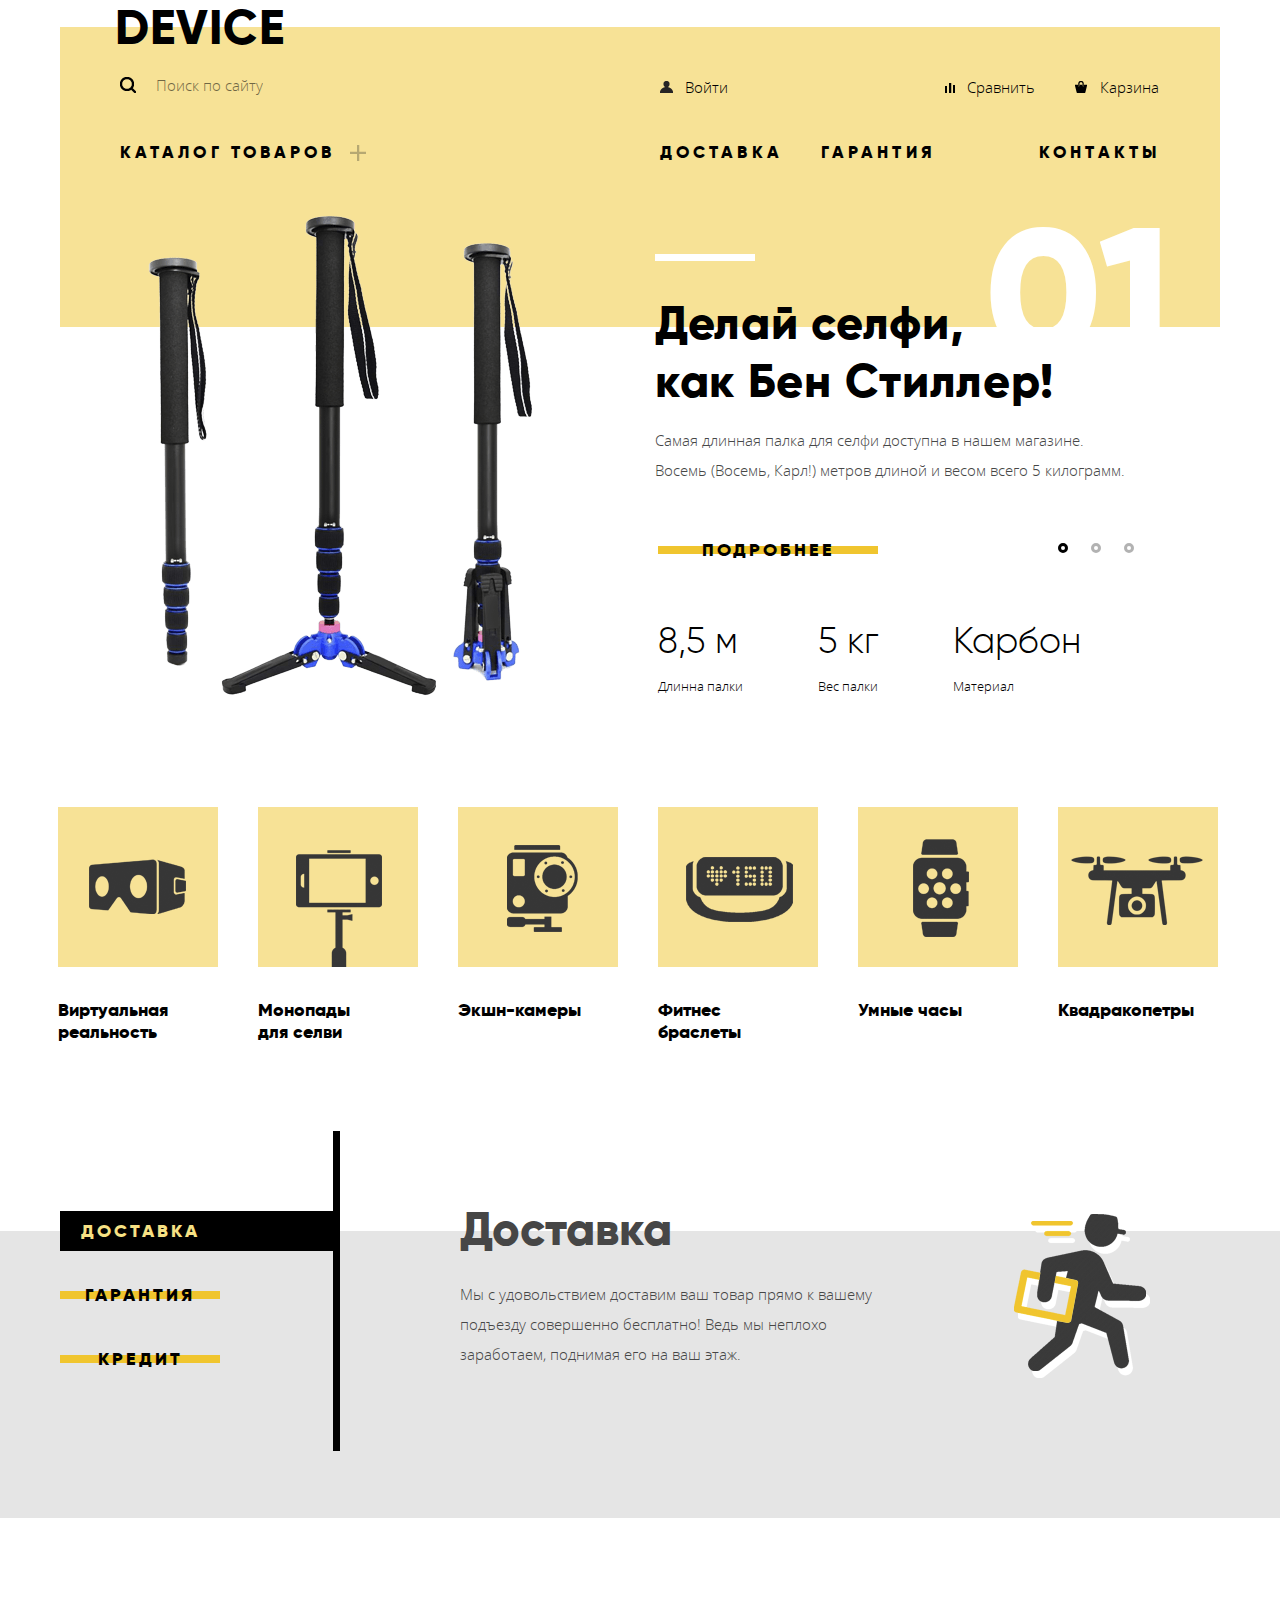
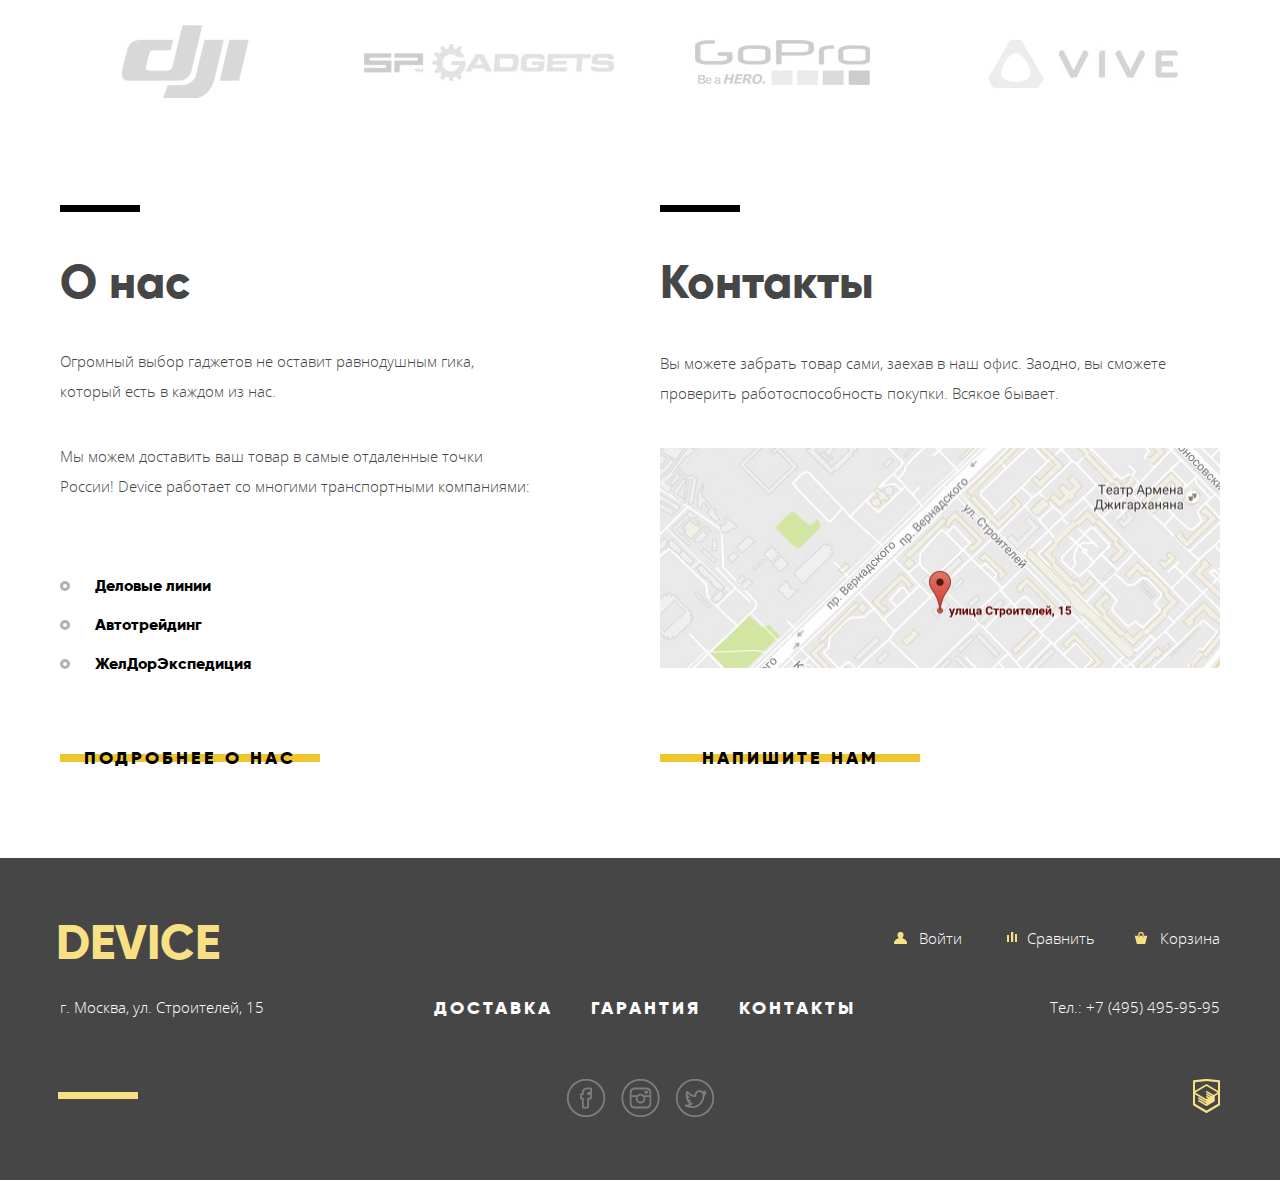
==== commit eb90719a: "добавлены ссылки" ====
--- a/index.html
+++ b/index.html
@@ -24,7 +24,7 @@
                       <div class="menu-secondary">
                           <ul class="catalog-column1">
                               <li><a href="#">Виртуальная реальность</a></li>
-                              <li><a href="#">Моноподы для селфи</a></li>
+                              <li><a href="catalog.html">Моноподы для селфи</a></li>
                               <li><a href="#">Экшн-камеры</a></li>
                           </ul>
                           <ul class="catalog-column2">
--- a/css/style.css
+++ b/css/style.css
@@ -144,7 +144,7 @@
 }
 
 .catalog-column1 {
-    width: 200px;
+    width: 220px;
     float: left;
     margin-right: 40px;
     padding: 0;
@@ -306,7 +306,7 @@
 
 .main-menu ul>li, 
 .nav-footer li {
-    margin-right: 35px;
+    margin-right: 30px;
     vertical-align: top;
 }
 
@@ -1553,7 +1553,7 @@
     transform: translate(-50%, -50%);
     padding: 90px 100px;
     width: 760px;
-    height: 365px;
+    min-height: 365px;
     background-color: #ffffff;
     box-shadow: 0 10px 20px 0 rgba(4, 6, 6, 0.2);
     z-index: 1;
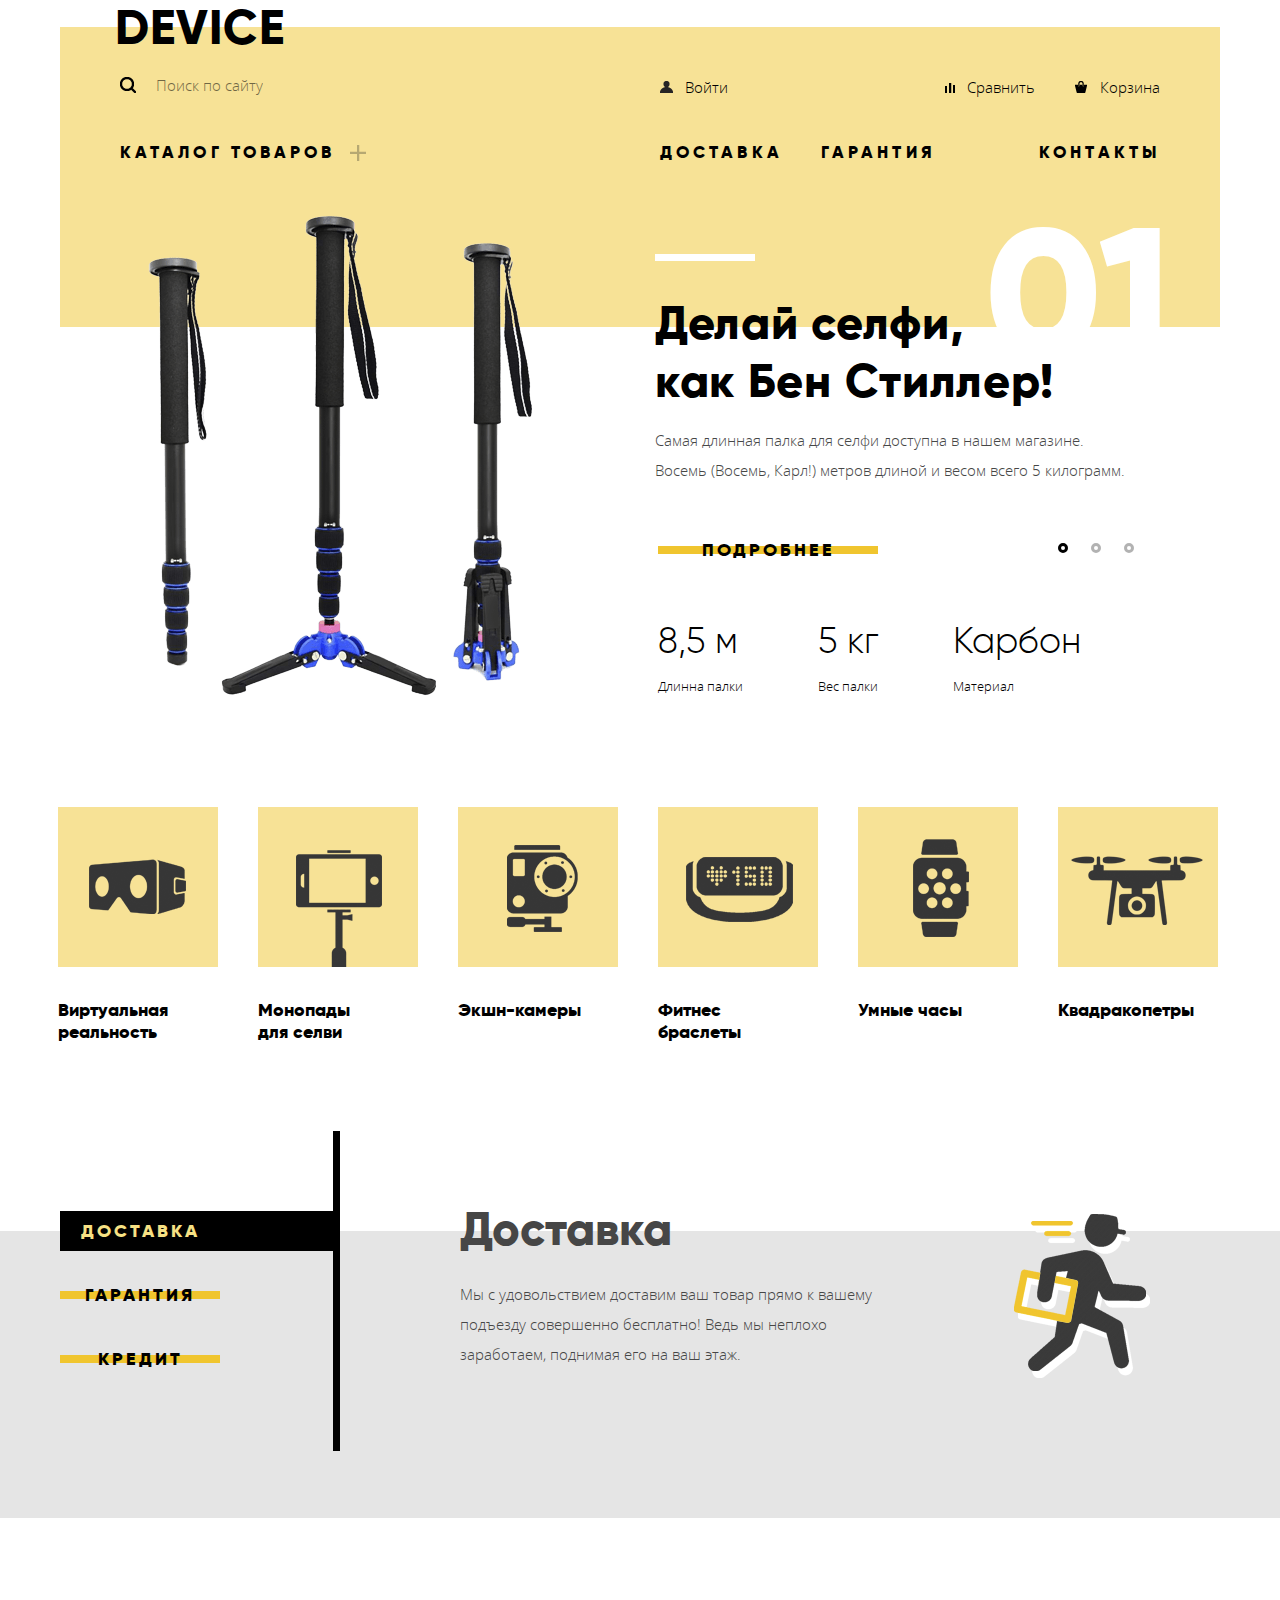
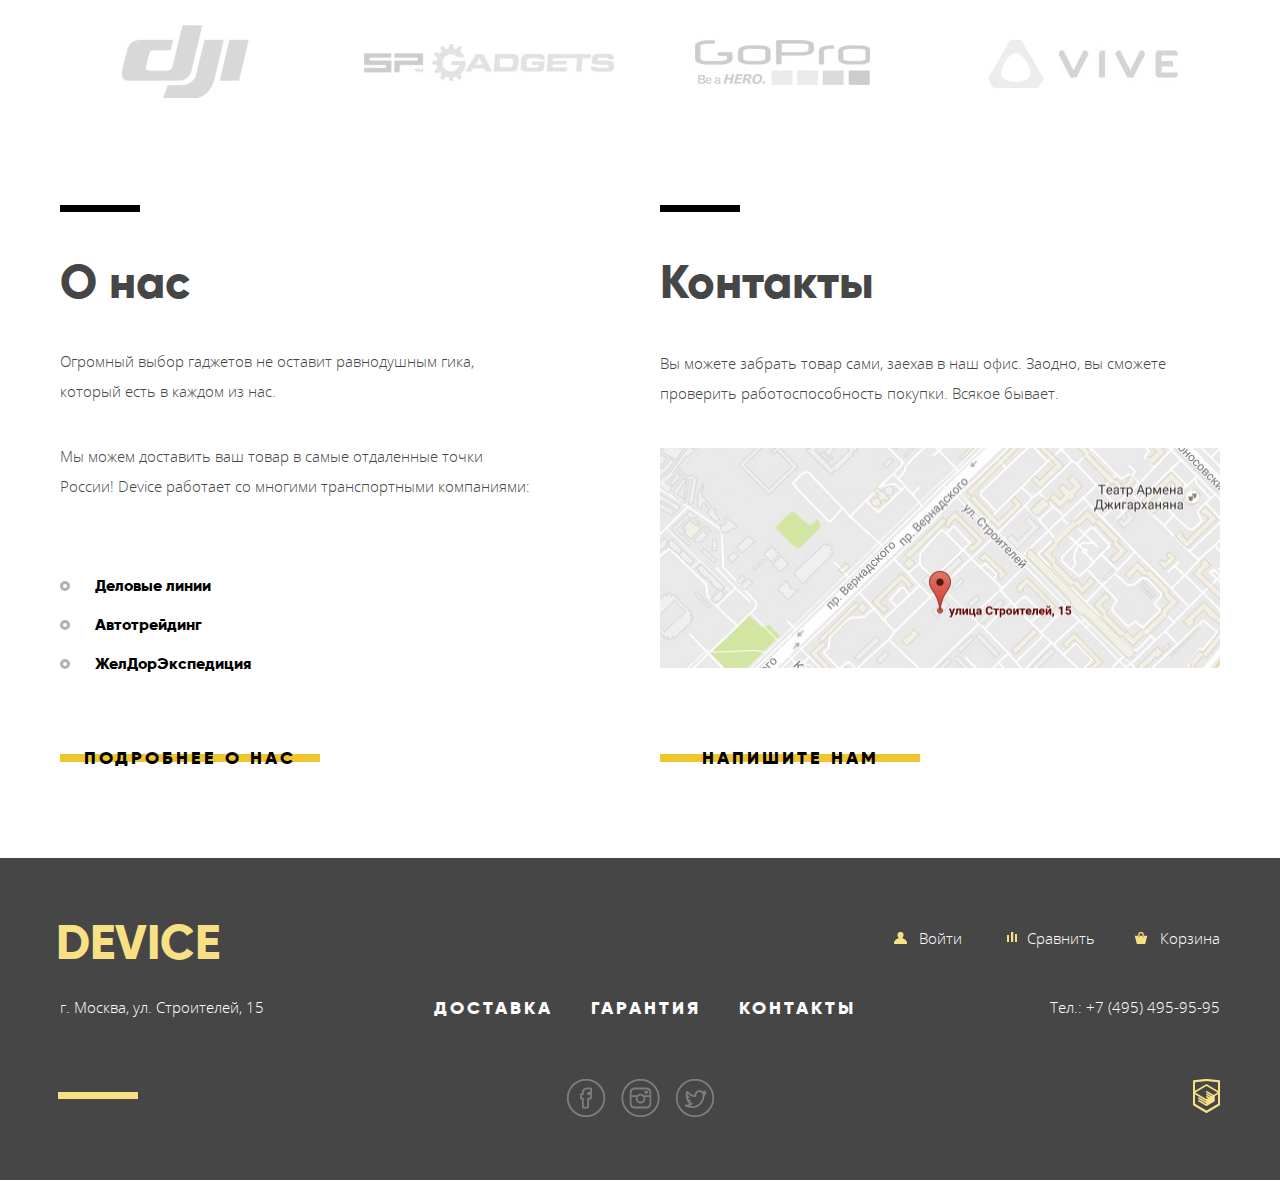
==== commit a13c8ec3: "Исправлены замечание первой попытки" ====
--- a/index.html
+++ b/index.html
@@ -1,73 +1,70 @@
 <!DOCTYPE html>
 <html lang="ru">
-  <head>
-    <meta charset="utf-8">
-    <link rel="stylesheet" href="css/normalize.css">
-    <link rel="stylesheet" href="css/style.css">
-    <title>HTML Academy: Девайс</title>
-  </head>
-  <body>
-  		<div class="container">
-  		    <div class="header-logo">
-	    		<span>DEVICE</span>
-	    	</div>
-          <header class="header clearfix">
+    <head>
+        <meta charset="utf-8">
+        <link rel="stylesheet" href="css/normalize.css">
+        <link rel="stylesheet" href="css/style.css">
+        <title>HTML Academy: Девайс</title>
+    </head>
+    <body>
+        <div class="container">
+            <div class="header-logo">
+                <span>DEVICE</span>
+            </div>
+            <header class="header clearfix">
                 <div class="header-left">
-	    		  <div class="header-search" id="search">
-                      <form action="#" method="get">
-                          <input type="text" name="search-text" placeholder="Поиск по сайту">
-                          <input class="search-btn" type="submit" id="search-btn" name="search-btn" value="Найти">
-                      </form>
-                  </div>
-                  <nav class="main-menu">
-                      <a class="catalog-menu" href="#">Каталог товаров</a>
-                      <div class="menu-secondary">
-                          <ul class="catalog-column1">
-                              <li><a href="#">Виртуальная реальность</a></li>
-                              <li><a href="catalog.html">Моноподы для селфи</a></li>
-                              <li><a href="#">Экшн-камеры</a></li>
-                          </ul>
-                          <ul class="catalog-column2">
-                              <li><a href="#">Фитнес браслеты</a></li>
-                              <li><a href="#">Умные часы</a></li>
-                          </ul>
-                          <ul class="catalog-column3">
-                              <li><a href="#">Квадракоптеры</a></li>
-                          </ul>
-                      </div>
-                  </nav>
-              </div>
-              <div class="header-right">
-                  <div class="header-right-top clearfix">
-                      <div class="user-block" id="user-block">
-                          <a class="header-user" href="#">Войти</a>
-                      </div>
-                      <div class="report">
-                          <a href="#" class="compare">Сравнить</a>
-                          <a href="#" class="basket">Карзина</a>
-                      </div>
-                  </div>
-                  <nav class="main-menu clearfix" id="main-menu">
-                      <ul>
-                          <li><a href="#">Доставка</a></li>
-                          <li><a href="#">Гарантия</a></li>
-                          <li><a href="#">Контакты</a></li>
-                      </ul>
-                  </nav>
-              </div>
-          </header>
-  		</div>
-
-
-      <main class="main">
-
-  		    <div class="slider content clearfix">
+                    <div class="header-search" id="search">
+                        <form action="#" method="get">
+                            <input type="text" name="search-text" placeholder="Поиск по сайту">
+                            <input class="search-btn" type="submit" id="search-btn" name="search-btn" value="Найти">
+                        </form>
+                    </div>
+                    <nav class="main-menu">
+                        <a class="catalog-menu" href="#">Каталог товаров</a>
+                        <div class="menu-secondary">
+                            <ul class="catalog-column1">
+                                <li><a href="#">Виртуальная реальность</a></li>
+                                <li><a href="catalog.html">Моноподы для селфи</a></li>
+                                <li><a href="#">Экшн-камеры</a></li>
+                            </ul>
+                            <ul class="catalog-column2">
+                                <li><a href="#">Фитнес браслеты</a></li>
+                                <li><a href="#">Умные часы</a></li>
+                            </ul>
+                            <ul class="catalog-column3">
+                                <li><a href="#">Квадракоптеры</a></li>
+                            </ul>
+                        </div>
+                    </nav>
+                </div>
+                <div class="header-right">
+                    <div class="header-right-top clearfix">
+                        <div class="user-block" id="user-block">
+                            <a class="header-user" href="#">Войти</a>
+                        </div>
+                        <div class="report">
+                            <a href="#" class="compare">Сравнить</a>
+                            <a href="#" class="basket">Корзина</a>
+                        </div>
+                    </div>
+                    <nav class="main-menu clearfix" id="main-menu">
+                        <ul class="main-menu-right clearfix">
+                            <li><a href="#">Доставка</a></li>
+                            <li><a href="#">Гарантия</a></li>
+                            <li><a href="#">Контакты</a></li>
+                        </ul>
+                    </nav>
+                </div>
+            </header>
+        </div>
+        <main class="main">
+            <div class="slider content clearfix">
                 <input type="radio" id="btn-1" name="toggle" checked>
                 <input type="radio" id="btn-2" name="toggle">
                 <input type="radio" id="btn-3" name="toggle">
                 <div class="slide clearfix" id="slide-1">
                     <div class="slider-left">
-                         <img class="slider-img" src="img/slide-1.png" width="384" height="486" alt="Селфи Палка">
+                        <img class="slider-img" src="img/slide-1.png" width="384" height="486" alt="Селфи Палка">
                     </div>
                     <div class="product-about">
                         <div class="number-slide">
@@ -98,7 +95,7 @@
                 </div><!--slide-1-->
                 <div class="slide clearfix" id="slide-2">
                     <div class="slider-left">
-                         <img class="slider-img" src="img/slide-2.png" width="345" height="485" alt="Фитнесс-браслеты">
+                        <img class="slider-img" src="img/slide-2.png" width="345" height="485" alt="Фитнесс-браслеты">
                     </div>
                     <div class="product-about">
                         <div class="number-slide">
@@ -123,18 +120,17 @@
                 </div><!--slide-2-->
                 <div class="slide clearfix" id="slide-3">
                     <div class="slider-left">
-                         <img class="slider-img" src="img/slide-3.3.png" width="535" height="500" alt="Селфи Палка">
+                        <img class="slider-img" src="img/slide-3.3.png" width="535" height="500" alt="Селфи Палка">
                     </div>
                     <div class="product-about">
-                        
                         <h2>Порхает как бобочка,<br>жалит как пчела!</h2>
                         <div class="number-slide">
                             <p>03</p>
                         </div>
                         <p class="product-description">
                             Этот обычный, на первый взгляд, квадрокоптер оснащен
-                            <br> 
-                            мощным лазером, замаскированным под стандартную камеру.
+                            <br>
+                            мощным лазером, замаскированным под стандартную камеру
                         </p>
                         <div class="btn-slider">
                             <a class="btn btn-active" href="#">Подробнее</a>
@@ -156,210 +152,190 @@
                     <label for="btn-2"></label>
                     <label for="btn-3"></label>
                 </div>
-  		    </div>
-
-  		    <div class="popular content clearfix">
-              <div class="popular-item">
-                  <a href="#">
-                      <div class="popular-img">
-                          <img src="img/popular-1.png" width="160" height="160" alt="Виртуальная реальность">
-                      </div>
-                      <p>Виртуальная реальность</p>
-  				        </a>
-              </div>
-              <div class="popular-item">
-                  <a href="#">
-                      <div class="popular-img">
-                          <img src="img/popular-2.png" width="160" height="160" alt="Монопады для селфи">
-                      </div>
-                      <p>Монопады<br>для селви</p>
-                  </a>
-              </div>
-              <div class="popular-item">
-                  <a href="#">
-                      <div class="popular-img">
-                          <img src="img/popular-3.png" width="160" height="160" alt="Экшн-камеры">
-                      </div>
-                      <p>Экшн-камеры</p>
-                  </a>
-              </div>
-              <div class="popular-item">
-                  <a href="#">
-                      <div class="popular-img">
-                          <img src="img/popular-4.png" width="160" height="160" alt="Фитнес браслеты">
-                      </div>
-                      <p>Фитнес<br>браслеты</p>
-                  </a>
-              </div>
-              <div class="popular-item">
-                  <a href="#">
-                      <div class="popular-img">
-                          <img src="img/popular-5.png" width="160" height="160" alt="Умные часы">
-                      </div>
-                      <p>Умные часы</p>
-                  </a>
-              </div>
-              <div class="popular-item">
-                  <a href="#">
-                      <div class="popular-img">
-                          <img src="img/popular-6.png" width="160" height="160" alt="Квадракопетры">
-                      </div>
-                      <p>Квадракопетры</p>
-                  </a>
-              </div>
-  		    </div>
-    	
-    		  <div class="service-slider content clearfix">
-                  <input type="radio" id="service-btn-1" name="service-toogle" checked>
-                  <input type="radio" id="service-btn-2" name="service-toogle">
-                  <input type="radio" id="service-btn-3" name="service-toogle">
-                  <div class="service-slider-tab">
-                       
-                        <div class="btn-container1">
-                            <label for="service-btn-1">
-                                <span class="btn-slider-tab btn">
-                                    Доставка
-                                </span>
-                            </label>
-                        </div>
-                        <div class="btn-container2">
-                            <label for="service-btn-2">
-                                <span class="btn-slider-tab btn">
-                                    Гарантия
-                                </span>
-                            </label>
-                        </div>
-                        <div class="btn-container3">
-                            <label for="service-btn-3">
-                                <span class="btn-slider-tab btn">
-                                    Кредит
-                                </span>
-                            </label>
-                        </div>    
-                    </div>
-        			<div class="servise-slide" id="service-slide1">
-          				<div class="slide-txt">
-            					<h2>Доставка</h2>
-            					<p>
-            						Мы с удовольствием доставим ваш товар прямо к вашему подъезду совершенно бесплатно! Ведь мы неплохо заработаем, поднимая его на ваш этаж.
-            					</p>
-          				</div>
-          				<img src="img/delivery.png" width="136" height="164" alt="Доставка">
-                    </div>
-                    <div class="servise-slide" id="service-slide2">
-          				<div class="slide-txt">
-            					<h2>Гарантия</h2>
-            					<p>
-            						Если из-за возгарания купленного у нас товара у вас сгорит дом — не переживайте, мы выдадим вам новый.
-                                    Товар, не дом, конечно же.
-            					</p>
-          				</div>
-          				<img src="img/warranty.png" width="171" height="195" alt="Доставка">
-                    </div>
-                    <div class="servise-slide" id="service-slide3">
-          				<div class="slide-txt">
-            					<h2>Кредит</h2>
-            					<p>
-            						Залезть в долговую яму стало проще! Кредитные консультанты подберут для вас наиболее выгодные 
-                                    условия кредита. Выгодные для нашего банка, разумеется.
-            					</p>
-          				</div>
-          				<img src="img/credit.png" width="156" height="188" alt="Доставка">
-                    </div>
-    		  </div>
-
-    		  <div class="decorat-block">
-    		  </div>
-  	    
-  		    <div class="logotypes content clearfix">
-              <div class="logo-djl"></div>
-              <div class="logo-sp-gadgets"></div>
-              <div class="logo-gopro"></div>
-              <div class="logo-vive"></div>
-  		    </div>
-
-  		    <div class="info content clearfix">
-              <div class="info-about-us">
-                  <h2>О нас</h2>
-                  <p>
-                      Огромный выбор гаджетов не оставит равнодушным гика, который есть в каждом из нас.
-                  </p>
-                  <p>
-                      Мы можем доставить ваш товар в самые   отдаленные точки России! Device работает со многими транспортными компаниями:
-                  </p>
-                  <ul>
-                      <li>Деловые линии</li>
-                      <li>Автотрейдинг</li>
-                      <li>ЖелДорЭкспедиция</li>
-                  </ul>
-                  <a href="#">
-                      <div class="btn-info">
-                          <span class="btn btn-active">Подробнее о нас</span>
-                      </div>
-                  </a>
-              </div>
-    			    <div class="info-contact">
-                      <h2>Контакты</h2>
-                      <p>
-                          Вы можете забрать товар сами, заехав в наш офис. Заодно, вы сможете проверить работоспособность покупки. Всякое бывает.
-                      </p>
-                      <a class="info-map" href="#">
-                          <img src="img/map.jpg" width="560" height="220" alt="Карта">
-                      </a>
-                      <a href="#">
-                          <div class="btn-info">
-                              <span class="btn btn-active">Напишите нам</span>
-                          </div>
-                      </a>
-    			    </div>
-  		    </div>
-      </main>
-
-      <footer class="footer clearfix">
-          <div class="footer-top container clearfix">
-              <p class="footer-logo">DEVICE</p>
-              <div class="footer-right">
-                  <div class="footer-user-block">
-                      <a class="footer-user" href="#">Войти</a>
-                  </div>
-                  <a class="footer-compare" href="#"> Сравнить</a>
-                  <a class="footer-basket" href="#">Корзина</a>
-              </div>
-          </div>
-          <div class="footer-average container clearfix">
-              <p class="footer-adress">
-                  г. Москва, ул. Строителей, 15
-              </p>
-              <nav class="nav-footer">
-                  <ul>
-                      <li><a href="#">Доставка</a></li>
-                      <li><a href="#">Гарантия</a></li>
-                      <li><a href="#">Контакты</a></li>
-                  </ul>
-              </nav>
-              <p class="footer-telephone">
-                  Тел.: +7 (495) 495-95-95
-              </p>
-          </div>
-          <div class="footer-bottom container clearfix">
-            	<div class="footer-decorative-left">
-            	</div>  
-	            <div class="social clearfixf">
-	                <a href="http://facebook.com">
+            </div>
+            <div class="popular content clearfix">
+                <div class="popular-item">
+                    <a href="#">
+                        <div class="popular-img">
+                            <img src="img/popular-1.png" width="160" height="160" alt="Виртуальная реальность">
+                        </div>
+                        <p>Виртуальная реальность</p>
+                    </a>
+                </div>
+                <div class="popular-item">
+                    <a href="#">
+                        <div class="popular-img">
+                            <img src="img/popular-2.png" width="160" height="160" alt="Монопады для селфи">
+                        </div>
+                        <p>Монопады<br>для селви</p>
+                    </a>
+                </div>
+                <div class="popular-item">
+                    <a href="#">
+                        <div class="popular-img">
+                            <img src="img/popular-3.png" width="160" height="160" alt="Экшн-камеры">
+                        </div>
+                        <p>Экшн-камеры</p>
+                    </a>
+                </div>
+                <div class="popular-item">
+                    <a href="#">
+                        <div class="popular-img">
+                            <img src="img/popular-4.png" width="160" height="160" alt="Фитнес браслеты">
+                        </div>
+                        <p>Фитнес<br>браслеты</p>
+                    </a>
+                </div>
+                <div class="popular-item">
+                    <a href="#">
+                        <div class="popular-img">
+                            <img src="img/popular-5.png" width="160" height="160" alt="Умные часы">
+                        </div>
+                        <p>Умные часы</p>
+                    </a>
+                </div>
+                <div class="popular-item">
+                    <a href="#">
+                        <div class="popular-img">
+                            <img src="img/popular-6.png" width="160" height="160" alt="Квадракопетры">
+                        </div>
+                        <p>Квадракопетры</p>
+                    </a>
+                </div>
+            </div>
+            <div class="service-slider content clearfix">
+                <input type="radio" id="service-btn-1" name="service-toogle" checked>
+                <input type="radio" id="service-btn-2" name="service-toogle">
+                <input type="radio" id="service-btn-3" name="service-toogle">
+                <div class="service-slider-tab">
+                    <div class="btn-container1">
+                        <label for="service-btn-1">
+                            <span class="btn-slider-tab btn">Доставка</span>
+                        </label>
+                    </div>
+                    <div class="btn-container2">
+                        <label for="service-btn-2">
+                            <span class="btn-slider-tab btn">Гарантия</span>
+                        </label>
+                    </div>
+                    <div class="btn-container3">
+                        <label for="service-btn-3">
+                            <span class="btn-slider-tab btn">Кредит</span>
+                        </label>
+                    </div>
+                </div>
+                <div class="servise-slide" id="service-slide1">
+                    <div class="slide-txt">
+                        <h2>Доставка</h2>
+                        <p>
+                            Мы с удовольствием доставим ваш товар прямо к вашему подъезду совершенно бесплатно! Ведь мы неплохо заработаем, поднимая его на ваш этаж.
+                        </p>
+                    </div>
+                    <img src="img/delivery.png" width="136" height="164" alt="Доставка">
+                </div>
+                <div class="servise-slide" id="service-slide2">
+                    <div class="slide-txt">
+                        <h2>Гарантия</h2>
+                        <p>
+                            Если из-за возгарания купленного у нас товара у вас сгорит дом — не переживайте, мы выдадим вам новый. Товар, не дом, конечно же.
+                        </p>
+                    </div>
+                    <img src="img/warranty.png" width="171" height="195" alt="Доставка">
+                </div>
+                <div class="servise-slide" id="service-slide3">
+                    <div class="slide-txt">
+                        <h2>Кредит</h2>
+                        <p>
+                            Залезть в долговую яму стало проще! Кредитные консультанты подберут для вас наиболее выгодные условия кредита. Выгодные для нашего банка, разумеется.
+                        </p>
+                    </div>
+                    <img src="img/credit.png" width="156" height="188" alt="Доставка">
+                </div>
+            </div>
+            <div class="decorat-block"></div>
+            <div class="logotypes content clearfix">
+                <div class="logo-djl"></div>
+                <div class="logo-sp-gadgets"></div>
+                <div class="logo-gopro"></div>
+                <div class="logo-vive"></div>
+            </div>
+            <div class="info content clearfix">
+                <div class="info-about-us">
+                    <h2>О нас</h2>
+                    <p>
+                        Огромный выбор гаджетов не оставит равнодушным гика, который есть в каждом из нас.
+                    </p>
+                    <p>
+                        Мы можем доставить ваш товар в самые   отдаленные точки России! Device работает со многими транспортными компаниями:
+                    </p>
+                    <ul>
+                        <li>Деловые линии</li>
+                        <li>Автотрейдинг</li>
+                        <li>ЖелДорЭкспедиция</li>
+                    </ul>
+                    <div class="btn-info">
+                        <a href="#" class="btn btn-active">Подробнее о нас</a>
+                    </div>
+                </div>
+                <div class="info-contact">
+                    <h2>Контакты</h2>
+                    <p>
+                        Вы можете забрать товар сами, заехав в наш офис. Заодно, вы сможете проверить работоспособность покупки. Всякое бывает.
+                    </p>
+                    <a class="info-map" href="#">
+                        <img src="img/map.jpg" width="560" height="220" alt="Карта">
+                    </a>
+                    <div class="btn-info">
+                        <a href="#" class="btn btn-active">Напишите нам</a>
+                    </div>
+                </div>
+            </div>
+        </main>
+        <footer class="footer clearfix">
+            <div class="footer-top container clearfix">
+                <p class="footer-logo">DEVICE</p>
+                <div class="footer-right">
+                    <div class="footer-user-block">
+                        <a class="footer-user" href="#">Войти</a>
+                    </div>
+                    <a class="footer-compare" href="#"> Сравнить</a>
+                    <a class="footer-basket" href="#">Корзина</a>
+                </div>
+            </div>
+            <div class="footer-average container clearfix">
+                <p class="footer-adress">
+                    г. Москва, ул. Строителей, 15
+                </p>
+                <nav class="nav-footer">
+                    <ul>
+                        <li><a href="#">Доставка</a></li>
+                        <li><a href="#">Гарантия</a></li>
+                        <li><a href="#">Контакты</a></li>
+                    </ul>
+                </nav>
+                <p class="footer-telephone">
+                    Тел.: +7 (495) 495-95-95
+                </p>
+            </div>
+            <div class="footer-bottom container clearfix">
+                <div class="footer-decorative-left">
+            	</div>
+                <div class="social clearfixf">
+                    <a href="http://facebook.com">
                         <div class="facebook social-icon"></div>
-	                </a>
-	                <a href="#">
-	              	    <div class="insta social-icon"></div>
-	                </a>
-	                <a href="#">
-	              	    <div class="twitter social-icon"></div>
-	                </a>
-	            </div>
+                    </a>
+                    <a href="#">
+                        <div class="insta social-icon"></div>
+                    </a>
+                    <a href="#">
+                        <div class="twitter social-icon"></div>
+                    </a>
+                </div>
                 <a href="#">
-	               <div class="htmlacademy-logo"></div>
+                    <div class="htmlacademy-logo"></div>
                 </a>
-	        </div>
-      </footer>
+            </div>
+        </footer>
         <div class="shadow-block"></div>
         <form class="popup-write-us" action="#" method="post"> 
             <button class="modal-content-close" type="button" title="Закрыть">Закрыть</button>
@@ -383,49 +359,49 @@
             <button class="modal-content-close" type="button" title="Закрыть">Закрыть</button>
             <script type="text/javascript" charset="utf-8" async src="https://api-maps.yandex.ru/services/constructor/1.0/js/?sid=wK08HLaeyoLsd59z8zO6gf6OUq_rRsgZ&amp;width=960&amp;height=560&amp;lang=ru_RU&amp;sourceType=constructor&amp;scroll=true"></script>
         </div>
+        <script src="js/scripts-minimize.js"></script>
         <script>
-            var write_us = document.querySelector(".info-contact .btn-info");
-            var map = document.querySelector(".info-map");
-            var modal_map = document.querySelector(".modal-map");
-            var popup_shedow = document.querySelector(".shadow-block");
-            var popup = document.querySelector(".popup-write-us");
-            
-            var close = popup.querySelector(".modal-content-close");
-            var close_map = modal_map.querySelector(".modal-content-close");
-            
-            var search = document.querySelector(".header-search input[type='text']");
-            var search_btn = document.querySelector(".header-search input[type='submit']");
-            
-            search.addEventListener("focus", function(event) {
-                search_btn.classList.remove("search-btn");
-            })
-            search.addEventListener("blur", function(event) {
-                search_btn.classList.add("search-btn");
-            })
-            
-            write_us.addEventListener("click", function(event) {
-                event.preventDefault();
-                popup_shedow.classList.add("modal-content-show");
-                popup.classList.add("modal-content-show");
-            });
-            
-            close.addEventListener("click", function(event) {
-                event.preventDefault();
-                popup_shedow.classList.remove("modal-content-show");
-                popup.classList.remove("modal-content-show");
-                modal_map.classList.remove("modal-content-show");
-            })
-            
-            close_map.addEventListener("click", function(event) {
-                event.preventDefault();
-                modal_map.classList.remove("modal-content-show");
-            })
-            
-            map.addEventListener("click", function(event) {
-                event.preventDefault();
-                modal_map.classList.add("modal-content-show");
-            })
+//            var write_us = document.querySelector(".info-contact .btn-info");
+//            var map = document.querySelector(".info-map");
+//            var modal_map = document.querySelector(".modal-map");
+//            var popup_shedow = document.querySelector(".shadow-block");
+//            var popup = document.querySelector(".popup-write-us");
+//            
+//            var close = popup.querySelector(".modal-content-close");
+//            var close_map = modal_map.querySelector(".modal-content-close");
+//            
+//            var search = document.querySelector(".header-search input[type='text']");
+//            var search_btn = document.querySelector(".header-search input[type='submit']");
+//            
+//            search.addEventListener("focus", function(event) {
+//                search_btn.classList.remove("search-btn");
+//            })
+//            search.addEventListener("blur", function(event) {
+//                search_btn.classList.add("search-btn");
+//            })
+//            
+//            write_us.addEventListener("click", function(event) {
+//                event.preventDefault();
+//                popup_shedow.classList.add("modal-content-show");
+//                popup.classList.add("modal-content-show");
+//            });
+//            
+//            close.addEventListener("click", function(event) {
+//                event.preventDefault();
+//                popup_shedow.classList.remove("modal-content-show");
+//                popup.classList.remove("modal-content-show");
+//                modal_map.classList.remove("modal-content-show");
+//            })
+//            
+//            close_map.addEventListener("click", function(event) {
+//                event.preventDefault();
+//                modal_map.classList.remove("modal-content-show");
+//            })
+//            
+//            map.addEventListener("click", function(event) {
+//                event.preventDefault();
+//                modal_map.classList.add("modal-content-show");
+//            })
        </script>
-      
-  </body>
+    </body>
 </html>
--- a/css/style.css
+++ b/css/style.css
@@ -1,36 +1,38 @@
 @font-face {
-	font-family: 'Open Sans'; 
-	src: local("OpenSans"),
-	url("../fonts/opensans.woff");
+    font-family: 'Open Sans';
+    src: local("OpenSans"),
+        url("../fonts/opensans.woff");
+}
+
+@font-face {
+    font-family: 'Open Sans light';
+    src: local("Open Sans light"),
+        url("../fonts/opensanslight.woff");
 } 
+
 @font-face {
-	font-family: 'Open Sans light'; 
-	src: local("Open Sans light"),
-	url("../fonts/opensanslight.woff");
+    font-family: 'Gilroy Light';
+    src: local("Gilroy Light"),
+        url("../fonts/gilroylight.woff");
 } 
+
 @font-face {
-	font-family: 'Gilroy Light'; 
-	src: local("Gilroy Light"),
-	url("../fonts/gilroylight.woff");
+    font-family: 'Gilroy ExtraBold';
+    src: local("Gilroy ExtraBold"),
+        url("../fonts/gilroyextrabold.woff");
 } 
-@font-face {
-	font-family: 'Gilroy ExtraBold'; 
-	src: local("Gilroy ExtraBold"),
-		url("../fonts/gilroyextrabold.woff");
-} 
 
 body {
-	color: #464646;
-	font-size: 15px;
-	font-style: normal;
-	font-family: Open Sans light, Tahoma, Sans;
-	
+    color: #464646;
+    font-size: 15px;
+    font-style: normal;
+    font-family: Open Sans light, Tahoma, Sans;
 }
 
 h1 {
-	color: black;
-	font-size: 45px;
-	font-family: Gilroy Extra bold, Tahoma, Sans;
+    color: black;
+    font-size: 45px;
+    font-family: Gilroy Extra bold, Tahoma, Sans;
     letter-spacing: -1px;
 }
 
@@ -45,9 +47,9 @@
 }
 
 .clearfix::after {
-	content: "";
-	display: table;
-	clear: both;
+    content: "";
+    display: table;
+    clear: both;
 }
 
 .header-logo {
@@ -60,26 +62,27 @@
     font-size: 48px;
     color: #000;
 }
+
 .header-logo a {
-     color: #000;
+    color: #000;
 }
 
 .container {
-	width: 1200px;
-	margin-left: auto;
-	margin-right: auto;
+    width: 1200px;
+    margin-left: auto;
+    margin-right: auto;
 }
 
 .header {
     font-family: Open Sans light, Arial, sans-serif;
-	width: 1040px;
-	height: 185px;
-	padding-left: 60px;
-	padding-right: 60px;
-	background-color: #f7e296;
-	margin-top: -30px;
-	margin-left: auto;
-	margin-right: auto;
+    width: 1040px;
+    height: 185px;
+    padding-left: 60px;
+    padding-right: 60px;
+    background-color: #f7e296;
+    margin-top: -30px;
+    margin-left: auto;
+    margin-right: auto;
 }
 
 .header-search {
@@ -173,10 +176,10 @@
 }
 
 .header-left {
-	width: 500px;
-	float: left;
-	margin-right: 20px;
-	margin-top: 25px;
+    width: 500px;
+    float: left;
+    margin-right: 20px;
+    margin-top: 25px;
 }
 
 .header-search {
@@ -184,14 +187,14 @@
 }
 
 .header-right {
-	width: 500px;
-	float: right;
-	margin-top: 50px;
+    width: 500px;
+    float: right;
+    margin-top: 50px;
 }
 
 .user-block {
-	width: 260px;
-	float: left;
+    width: 260px;
+    float: left;
 }
 
 .user-out {
@@ -214,13 +217,12 @@
 }
 
 .report {
-	float: right;
-	width: 215px;
-}
-
+    float: right;
+    width: 215px;
+}
 
 .compare {
-	float: left;
+    float: left;
 }
 
 .compare::before {
@@ -235,7 +237,7 @@
 }
 
 .basket {
-	float: right;
+    float: right;
     width: 85px;
 }
 
@@ -261,6 +263,7 @@
 
 .catalog-menu::after {
     display: inline-block;
+    vertical-align: top;
     width: 16px;
     height: 16px;
     content: "";
@@ -302,15 +305,16 @@
 .parametr li,
 .sorting li {
     display: inline-block;
-}
-
-.main-menu ul>li, 
+    vertical-align: top;
+}
+
+.main-menu-right li, 
 .nav-footer li {
     margin-right: 30px;
     vertical-align: top;
 }
 
-.main-menu>ul>li:last-child {
+.main-menu-right li:last-child {
     float: right;
     margin: 0;
 }
@@ -361,14 +365,14 @@
 }
 
 .content {
-	width: 1190px;
-	margin-left: auto;
-	margin-right: auto;
+    width: 1190px;
+    margin-left: auto;
+    margin-right: auto;
     padding: 0 5px;
 }
 
 .slider {
-	margin-bottom: 95px;
+    margin-bottom: 95px;
     height: 500px;
     color:black;
     position: relative;
@@ -432,8 +436,8 @@
 }
 
 .product-about {
-	float: right;
-	width: 580px;
+    float: right;
+    width: 580px;
     position: relative;
     padding-top: 82px;
 }
@@ -455,12 +459,11 @@
 
 .btn-slider {
     width: 220px;
-    height: 40px;  
+    height: 40px;
     position: relative;
     text-align: center;
     margin-bottom: 50px;
     margin-left: 3px;
-
 }
 
 .btn {
@@ -509,6 +512,7 @@
 
 .characteristic {
     display: inline-block;
+    vertical-align: top;
     float: left;
     font-size: 0;
     margin-right: 75px;
@@ -541,33 +545,30 @@
 
 .slider > input[type="radio"],
 .service-slider > input[type="radio"]{
-  display: none;
+    display: none;
     position: absolute;
 }
 
 .slider-controls {
-  position: absolute;
-  bottom: 159px;
-  right: 82px;
-  width: 100px;
-  z-index: 1;
-  font-size: 0;
-    
+    position: absolute;
+    bottom: 159px;
+    right: 82px;
+    width: 100px;
+    z-index: 1;
+    font-size: 0;
 }
 
 .slider-controls label {
-  display: inline-block;
-  width: 4px;
-  height: 4px;
-  margin-right: 23px;
-
-  vertical-align: top;
-
-  background-color: transparent;
-  border: 3px solid #000000;
-  opacity: 0.3;
-  border-radius: 50%;
-  cursor: pointer;
+    display: inline-block;
+    width: 4px;
+    height: 4px;
+    margin-right: 23px;
+    vertical-align: top;
+    background-color: transparent;
+    border: 3px solid #000000;
+    opacity: 0.3;
+    border-radius: 50%;
+    cursor: pointer;
 }
 
 #btn-1:checked ~ #slide-1,
@@ -583,34 +584,34 @@
 }
 
 .popular {
-	margin-bottom: 70px;
+    margin-bottom: 70px;
     padding-left: 30px;
     font-size: 18px;
     font-family: "Gilroy ExtraBold", "Arial", sans-serif;
 }
 
 .popular-item {
-	float: left;
-	width: 160px;
-	margin-right: 40px;
+    float: left;
+    width: 160px;
+    margin-right: 40px;
 }
 
 .popular-item:last-child {
-	float: right;
-	margin-right: 30px;
-}
-
+    float: right;
+    margin-right: 30px;
+}
 
 .popular-img {
-	width: 160px;
-	height: 160px;
-	background-color: #f7e296;
+    width: 160px;
+    height: 160px;
+    background-color: #f7e296;
     margin-bottom: 32px;
 }
 
 .popular-img:hover {
     background-color: #f0c52e;
 }
+
 .popular-item a:active,
 .popular-item img:active {
     opacity: 0.3;
@@ -618,15 +619,15 @@
 }
 
 .service-slider {
-	width: 1160px;
+    width: 1160px;
 }
 
 .service-slider-tab {
-	float: left;
-	height: 240px;
-	width: 273px;
-	margin-right: 112px;
-	border-right: 7px solid #000;
+    float: left;
+    height: 240px;
+    width: 273px;
+    margin-right: 112px;
+    border-right: 7px solid #000;
     padding-top: 80px;
 }
 
@@ -674,8 +675,8 @@
 }
 
 .servise-slide {
-	float: right;
-	width: 760px;
+    float: right;
+    width: 760px;
     margin-top: 83px;
 }
 
@@ -695,11 +696,11 @@
 }
 
 .decorat-block {
-	background-color: #e5e5e5;
-	width: 100%;
+    background-color: #e5e5e5;
+    width: 100%;
     min-width: 1200px;
-	height: 287px;
-	margin-top: -220px;
+    height: 287px;
+    margin-top: -220px;
     margin-bottom: 95px;
     position: relative;
     z-index: -2;
@@ -707,8 +708,8 @@
 
 .logotypes {
     width: 1165px;
-	font-size: 0;
-	margin-bottom: 140px;
+    font-size: 0;
+    margin-bottom: 140px;
 }
 
 .logo-djl {
@@ -741,7 +742,6 @@
     height: 100px;
     background: url("../img/logo-gopro.jpg") no-repeat;
     margin-right: 40px;
-    
 }
 
 .logo-gopro:hover {
@@ -760,27 +760,27 @@
 }
 
 .logotypes img {
-	margin-right: 40px;
+    margin-right: 40px;
 }
 
 .logotypes img:nth-child(4) {
-	margin-right: 0;
+    margin-right: 0;
 }
 
 .info {
     width: 1160px;
-	margin-bottom: 80px;
+    margin-bottom: 80px;
 }
 
 .info-about-us {
-	float: left;
-	width: 470px;
-	margin-right: 40px;
+    float: left;
+    width: 470px;
+    margin-right: 40px;
     position: relative;
 }
 
 .info-about-us::before {
-	width: 80px;
+    width: 80px;
     height: 7px;
     content: "";
     position: absolute;
@@ -831,6 +831,7 @@
     position: relative;
     width: 260px;
     text-align: center;
+    cursor: pointer;
 }
 
 .btn-info:hover {
@@ -838,13 +839,13 @@
 }
 
 .info-contact {
-	float: right;
-	width: 560px;
+    float: right;
+    width: 560px;
     position: relative;
 }
 
 .info-contact:before {
-	width: 80px;
+    width: 80px;
     height: 7px;
     content: "";
     position: absolute;
@@ -859,8 +860,8 @@
 }
 
 .footer {
-	background-color: #464646;
-	color: #fff;
+    background-color: #464646;
+    color: #fff;
     min-width: 1200px;
     padding: 0 5px;
 }
@@ -913,6 +914,7 @@
 .footer-basket {
     float: right;
 }
+
 .footer-basket:before {
     float: left;
     content: "";
@@ -935,9 +937,9 @@
 
 .footer-logo {
     float: left;
-	color: #f7e184;
+    color: #f7e184;
     font-family: Gilroy ExtraBold, sans-serif;
-	font-size: 48px; 
+    font-size: 48px;
     padding-left: 16px;
 }
 
@@ -951,7 +953,7 @@
 }
 
 .footer-right {
-	float: right;
+    float: right;
     padding: 15px 20px;
 }
 
@@ -962,13 +964,14 @@
 }
 
 .footer-adress {
-	float: left;
-	width: 260px;
-	margin-right: 25px;
+    float: left;
+    width: 260px;
+    margin-right: 25px;
 }
 
 .nav-footer {
     display: inline-block;
+    vertical-align: top;
     font-family: Gilroy ExtraBold, Arial, sans-serif;
     font-size: 18px;
     text-transform: uppercase;
@@ -979,6 +982,7 @@
 
 .nav-footer ul {
     display: inline-block;
+    vertical-align: top;
     padding: 0;
 }
 
@@ -1004,22 +1008,22 @@
 }
 
 .footer-telephone {
-	float: right;
-	text-align: right;
-	width: 260px;
+    float: right;
+    text-align: right;
+    width: 260px;
 }
 
 .footer-decorative-left {
-	float: left;
+    float: left;
     margin-top: 13px;
     margin-left: 18px;
-	width: 80px;
-	height: 7px;
-	background-color: #f7e184;
+    width: 80px;
+    height: 7px;
+    background-color: #f7e184;
 }
 
 .social {
-	width: 147px;
+    width: 147px;
     margin-left: auto;
     margin-right: auto;
 }
@@ -1040,7 +1044,6 @@
     margin-right: 15px;
 }
 
-
 .insta {
     width: 39px;
     height: 38px;
@@ -1067,10 +1070,10 @@
 }
 
 .htmlacademy-logo {
-	float: right;
+    float: right;
     margin-right: 20px;
     height: 34px;
-	width: 27px;
+    width: 27px;
     background: url("../img/htmlacademy.png") no-repeat;
 }
 
@@ -1084,25 +1087,25 @@
 }
 
 .align-container {
-	width: 1040px;
-	margin-left: auto;
-	margin-right: auto;
+    width: 1040px;
+    margin-left: auto;
+    margin-right: auto;
 }
 
 .catalog-column-left {
-	float: left;
-	width: 270px;
-	padding-left: 73px;
-	margin-right: 80px;
+    float: left;
+    width: 270px;
+    padding-left: 73px;
+    margin-right: 80px;
 }
 
 .catalog-row-left {
     background-color: #dcdcdc;
-	float: left;
-	width: 268px;
+    float: left;
+    width: 268px;
     height: 70px;
-	padding-left: 80px;
-	margin-right: 70px;
+    padding-left: 80px;
+    margin-right: 70px;
 }
 
 .catalog-row p {
@@ -1126,8 +1129,8 @@
 }
 
 .catalog-column-right {
-	float: right;
-	width: 780px;
+    float: right;
+    width: 780px;
 }
 
 .list-top {
@@ -1136,10 +1139,9 @@
 }
 
 .list-top h2 {
-	float: left;
-	width: 160px;
-	margin-right: 40px;
-
+    float: left;
+    width: 160px;
+    margin-right: 40px;
 }
 
 .catalog {
@@ -1151,7 +1153,7 @@
     position: relative;
 }
 
-.catalog form h3 {
+.catalog-form h3 {
     font-family: Gilroy ExtraBold, Arial, sans-serif;
     font-size: 18px;
     font-weight: normal;
@@ -1252,7 +1254,6 @@
     position: absolute;
     left: 0;
     background-color: #dbdbdb;
-   
 }
 
 .filter-color input[type="checkbox"]:checked ~ label::before {
@@ -1284,7 +1285,7 @@
 .filter-bluetooth input[type="radio"]:checked ~ label::before {
     background-image: url("../img/markers.png");
     background-repeat: no-repeat;
-    background-position: -24px -3px;
+    background-position: -24.49px -2.52px;
 }
 
 .btn-form-submit {
@@ -1300,8 +1301,8 @@
     background-color: #f0c52e;
 }
 .parametr {
-	float: left;
-	width: 500px;
+    float: left;
+    width: 500px;
     padding-top: 10px;
 }
 
@@ -1316,8 +1317,8 @@
 }
 
 .sorting {
-	float: right;
-	width: 63px;
+    float: right;
+    width: 63px;
     margin-right: 20px;
     padding-top: 25px;
 }
@@ -1336,7 +1337,8 @@
 }
 
 .list-item {
-	display: inline-block;
+    display: inline-block;
+    vertical-align: top;
     position: relative;
     margin-bottom: 50px;
 }
@@ -1377,7 +1379,6 @@
     text-transform: uppercase;
     z-index: 1;
 }
-
 
 .add-compare {
     position: absolute;
@@ -1421,11 +1422,11 @@
 }
 
 .list-item:nth-child(odd) {
-	margin-right: 40px;
+    margin-right: 40px;
 }
 
 .list-paginator {
-	background-color: #ebebeb;
+    background-color: #ebebeb;
     width: 760px;
     height: 70px;
     margin-bottom: 65px;
@@ -1452,10 +1453,10 @@
     float: right;
     font-family: "Gilroy Light", "Arial", sans-serif;
     margin: 0;
-} 
+}
 
 .list-previous {
-	float: left;
+    float: left;
     width: 125px;
     margin-right: 10px;
     line-height: 70px;
@@ -1463,13 +1464,14 @@
 
 .list-page {
     display: inline-block;
+    vertical-align: top;
     width: 490px;
     line-height: 70px;
     text-align: center;
 }
 
 .list-next {
-	float: right;
+    float: right;
     width: 135px;
     line-height: 70px;
 }
@@ -1477,6 +1479,7 @@
 .list-previous a,
 .list-next a {
     display: inline-block;
+    vertical-align: top;
     padding: 0 30px;
     height: 70px;
 }
@@ -1607,17 +1610,17 @@
 }
 
 .modal-content-close {
-  position: absolute;
-  top: 18px;
-  right: 22px;
-  width: 55px;
-  height: 55px;
-  border-radius: 50%;
-  font-size: 0;
-  background-color: #f7e296;
-  border: 0;
-  outline: 0;
-  cursor: pointer;
+    position: absolute;
+    top: 18px;
+    right: 22px;
+    width: 55px;
+    height: 55px;
+    border-radius: 50%;
+    font-size: 0;
+    background-color: #f7e296;
+    border: 0;
+    outline: 0;
+    cursor: pointer;
     z-index: 100;
 }
 
@@ -1634,11 +1637,11 @@
 }
 
 .modal-content-close::before {
-  transform: rotate(45deg);
+    transform: rotate(45deg);
 }
 
 .modal-content-close::after {
-  transform: rotate(-45deg);
+    transform: rotate(-45deg);
 }
 
 .shadow-block {
@@ -1655,4 +1658,8 @@
 
 .modal-content-show {
     display: block;
+}
+
+.list-item > img {
+    max-width: 360px;
 }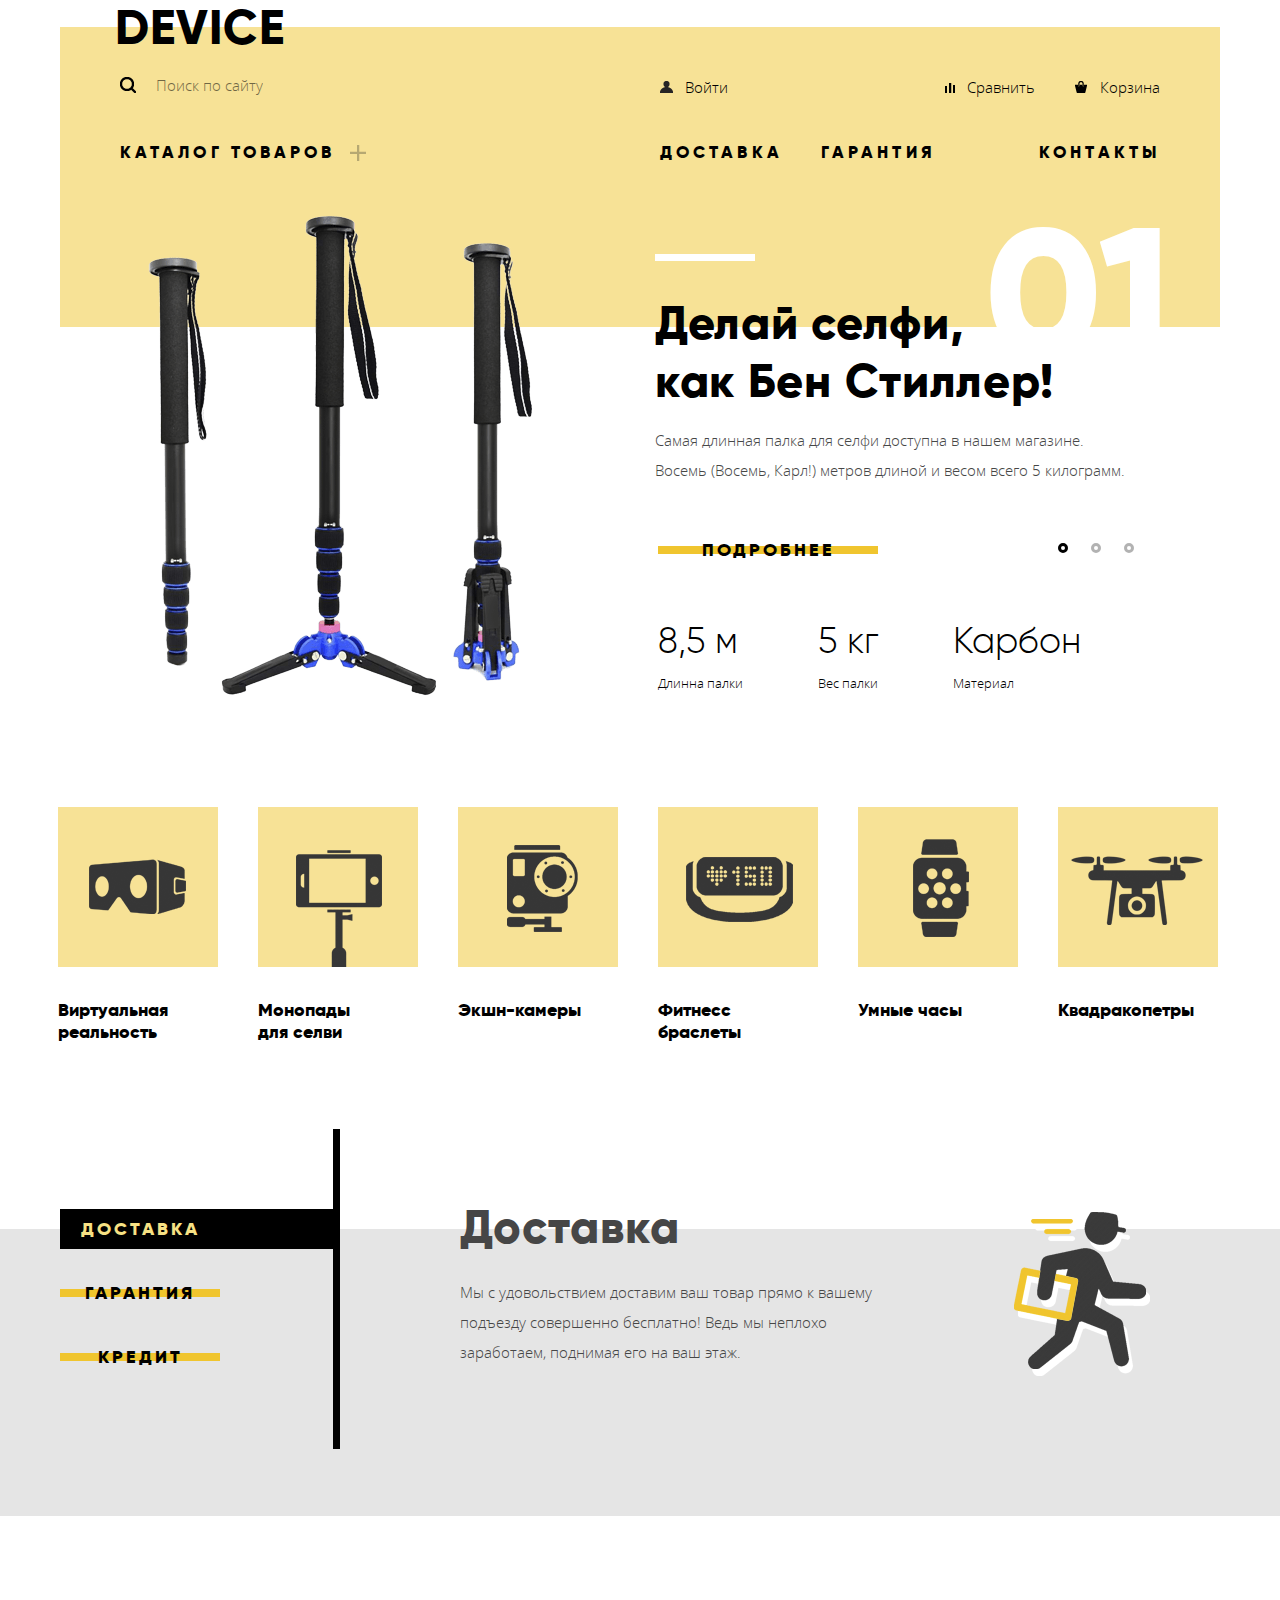
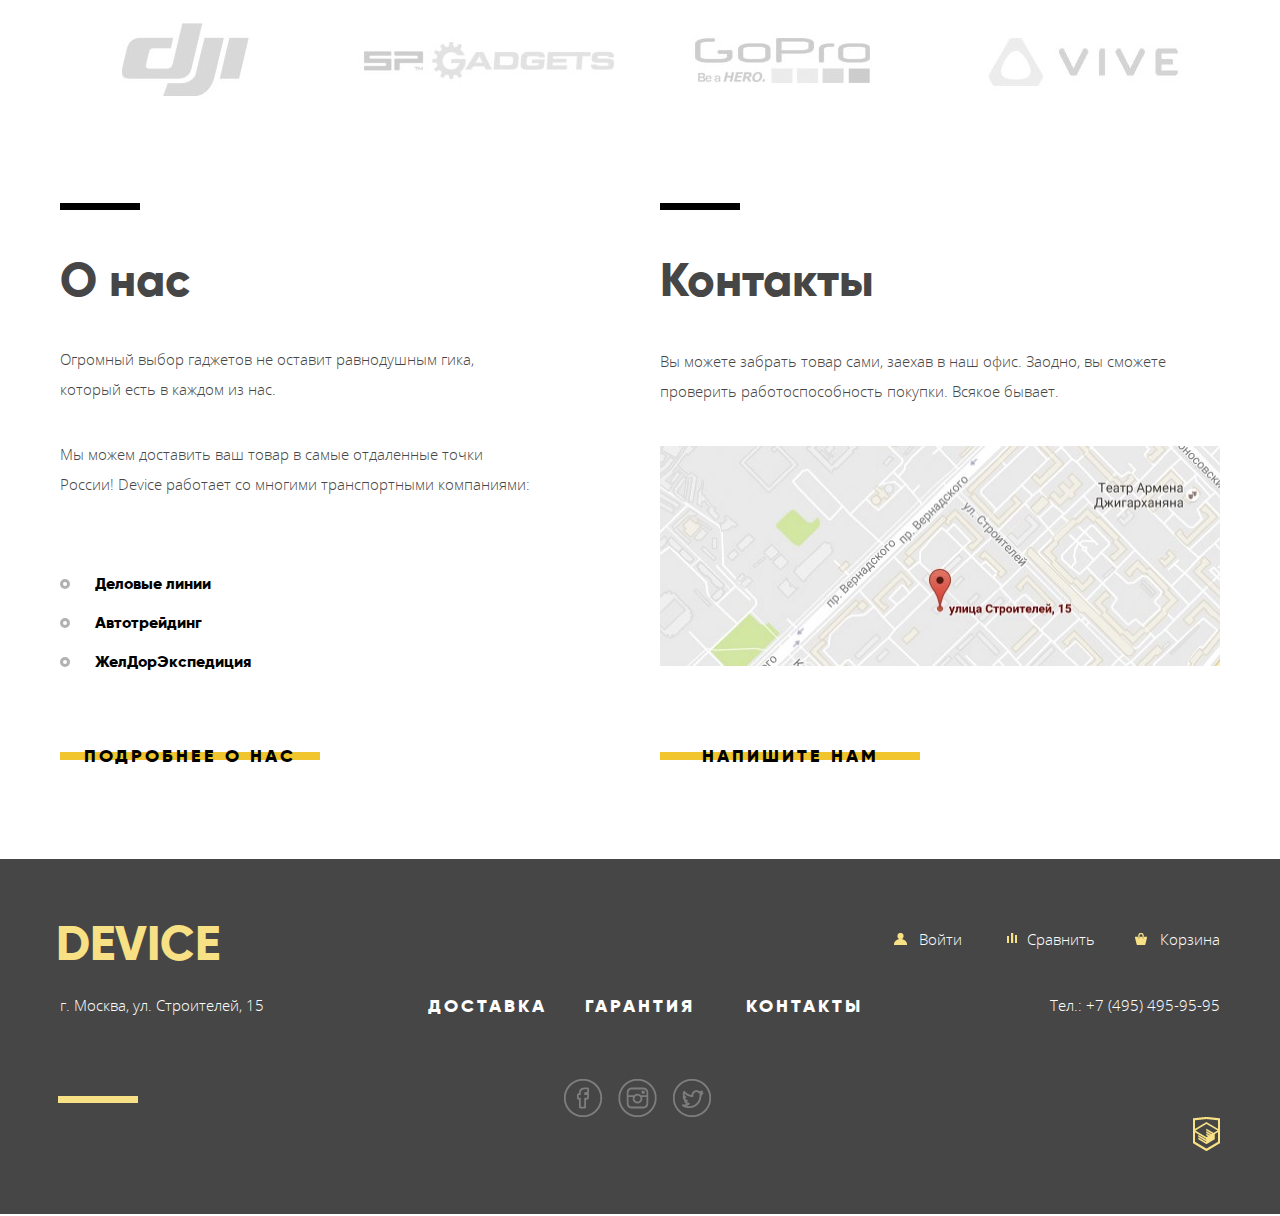
==== commit b7571532: "Исправления по критериям" ====
--- a/index.html
+++ b/index.html
@@ -183,7 +183,7 @@
                         <div class="popular-img">
                             <img src="img/popular-4.png" width="160" height="160" alt="Фитнес браслеты">
                         </div>
-                        <p>Фитнес<br>браслеты</p>
+                        <p>Фитнесс<br>браслеты</p>
                     </a>
                 </div>
                 <div class="popular-item">
@@ -320,7 +320,7 @@
             <div class="footer-bottom container clearfix">
                 <div class="footer-decorative-left">
             	</div>
-                <div class="social clearfixf">
+                <div class="social clearfix">
                     <a href="http://facebook.com">
                         <div class="facebook social-icon"></div>
                     </a>
@@ -359,49 +359,6 @@
             <button class="modal-content-close" type="button" title="Закрыть">Закрыть</button>
             <script type="text/javascript" charset="utf-8" async src="https://api-maps.yandex.ru/services/constructor/1.0/js/?sid=wK08HLaeyoLsd59z8zO6gf6OUq_rRsgZ&amp;width=960&amp;height=560&amp;lang=ru_RU&amp;sourceType=constructor&amp;scroll=true"></script>
         </div>
-        <script src="js/scripts-minimize.js"></script>
-        <script>
-//            var write_us = document.querySelector(".info-contact .btn-info");
-//            var map = document.querySelector(".info-map");
-//            var modal_map = document.querySelector(".modal-map");
-//            var popup_shedow = document.querySelector(".shadow-block");
-//            var popup = document.querySelector(".popup-write-us");
-//            
-//            var close = popup.querySelector(".modal-content-close");
-//            var close_map = modal_map.querySelector(".modal-content-close");
-//            
-//            var search = document.querySelector(".header-search input[type='text']");
-//            var search_btn = document.querySelector(".header-search input[type='submit']");
-//            
-//            search.addEventListener("focus", function(event) {
-//                search_btn.classList.remove("search-btn");
-//            })
-//            search.addEventListener("blur", function(event) {
-//                search_btn.classList.add("search-btn");
-//            })
-//            
-//            write_us.addEventListener("click", function(event) {
-//                event.preventDefault();
-//                popup_shedow.classList.add("modal-content-show");
-//                popup.classList.add("modal-content-show");
-//            });
-//            
-//            close.addEventListener("click", function(event) {
-//                event.preventDefault();
-//                popup_shedow.classList.remove("modal-content-show");
-//                popup.classList.remove("modal-content-show");
-//                modal_map.classList.remove("modal-content-show");
-//            })
-//            
-//            close_map.addEventListener("click", function(event) {
-//                event.preventDefault();
-//                modal_map.classList.remove("modal-content-show");
-//            })
-//            
-//            map.addEventListener("click", function(event) {
-//                event.preventDefault();
-//                modal_map.classList.add("modal-content-show");
-//            })
-       </script>
+        <script src="js/scripts-index-minimize.js"></script>
     </body>
 </html>
--- a/css/style.css
+++ b/css/style.css
@@ -308,9 +308,21 @@
     vertical-align: top;
 }
 
-.main-menu-right li, 
+.main {
+    margin-bottom: 83px;
+}
+
+.main-menu-right li {
+    margin-right: 30px;
+    vertical-align: top;
+}
+
+.nav-footer li:first-child {
+    margin-right: 30px;
+}
+
 .nav-footer li {
-    margin-right: 30px;
+    margin-right: 43px;
     vertical-align: top;
 }
 
@@ -331,11 +343,11 @@
 }
 
 .parametr li {
-    margin-right: 30px;
+    margin-right: 25px;
 }
 
 .sorting li:first-child {
-    margin-right: 25px;
+    margin-right: 20px;
 }
 
 .breadcrumbs li {
@@ -525,7 +537,7 @@
 .characteristic-value {
     font-size: 36px;
     font-family: Gilroy Light, Arial, sans-serif;
-    margin-bottom: 15px;
+    margin-bottom: 12px;
     margin-top: 0;
 }
 
@@ -584,7 +596,7 @@
 }
 
 .popular {
-    margin-bottom: 70px;
+    margin-bottom: 68px;
     padding-left: 30px;
     font-size: 18px;
     font-family: "Gilroy ExtraBold", "Arial", sans-serif;
@@ -688,6 +700,7 @@
 
 .slide-txt h2 {
     margin-bottom: 35px;
+    letter-spacing: 1px;
 }
 
 .servise-slide img {
@@ -878,7 +891,7 @@
 
 .footer-top {
     padding-top: 55px;
-    margin-bottom: 25px;
+    margin-bottom: 22px;
 }
 
 .footer-user {
@@ -928,7 +941,7 @@
 
 .footer-average {
     width: 1160px;
-    margin-bottom: 60px;
+    margin-bottom: 62px;
 }
 
 .footer-bottom {
@@ -1015,7 +1028,7 @@
 
 .footer-decorative-left {
     float: left;
-    margin-top: 13px;
+    margin-top: 17px;
     margin-left: 18px;
     width: 80px;
     height: 7px;
@@ -1023,7 +1036,7 @@
 }
 
 .social {
-    width: 147px;
+    width: 153px;
     margin-left: auto;
     margin-right: auto;
 }
@@ -1122,7 +1135,7 @@
 
 .catalog-filter {
     background-color: #efefef;
-    padding-top: 69px;
+    padding-top: 67px;
     position: absolute;
     top: 0;
     bottom: 0;
@@ -1172,7 +1185,7 @@
 
 .filter-cost {
     border-top: 2px solid #000000;
-    margin-bottom: 35px;
+    margin-bottom: 32px;
 }
 
 .filter-cost h3 {
@@ -1228,11 +1241,11 @@
 
 .filter-color {
     border-top: 2px solid #000000;
-    margin-bottom: 40px;
+    margin-bottom: 42px;
 }
 
 .filter-color h3 {
-    margin-bottom: 25px;
+    margin-bottom: 27px;
 }
 
 .catalog-form input[type="checkbox"],
@@ -1303,7 +1316,7 @@
 .parametr {
     float: left;
     width: 500px;
-    padding-top: 10px;
+    padding-top: 5px;
 }
 
 .parametr a {
@@ -1319,8 +1332,8 @@
 .sorting {
     float: right;
     width: 63px;
-    margin-right: 20px;
-    padding-top: 25px;
+    margin-right: 15px;
+    padding-top: 20px;
 }
 
 .sorting a:active,
@@ -1340,7 +1353,7 @@
     display: inline-block;
     vertical-align: top;
     position: relative;
-    margin-bottom: 50px;
+    margin-bottom: 55px;
 }
 
 .list-item>img {
@@ -1406,8 +1419,8 @@
     display: none;
     text-align: center;
     line-height: 60px;
-    top: 29px;
-    right: 27px;
+    top: 25px;
+    right: 24px;
     width: 60px;
     height: 60px;
     border: 2px solid rgba(0, 0, 0, 0.1);
@@ -1429,7 +1442,8 @@
     background-color: #ebebeb;
     width: 760px;
     height: 70px;
-    margin-bottom: 65px;
+    margin-top: -13px;
+    margin-bottom: 75px;
     font-family: "Gilroy ExtraBold", "Arial", sans-serif;
     font-size: 18px;
     text-transform: uppercase;
@@ -1453,6 +1467,7 @@
     float: right;
     font-family: "Gilroy Light", "Arial", sans-serif;
     margin: 0;
+    letter-spacing: 0.5;
 }
 
 .list-previous {
@@ -1662,4 +1677,13 @@
 
 .list-item > img {
     max-width: 360px;
+}
+
+.catalog-main {
+    margin-bottom: 0;
+}
+
+.footer-top .footer-logo-catalog {
+    margin-top: -7px;
+    margin-bottom: 7px;
 }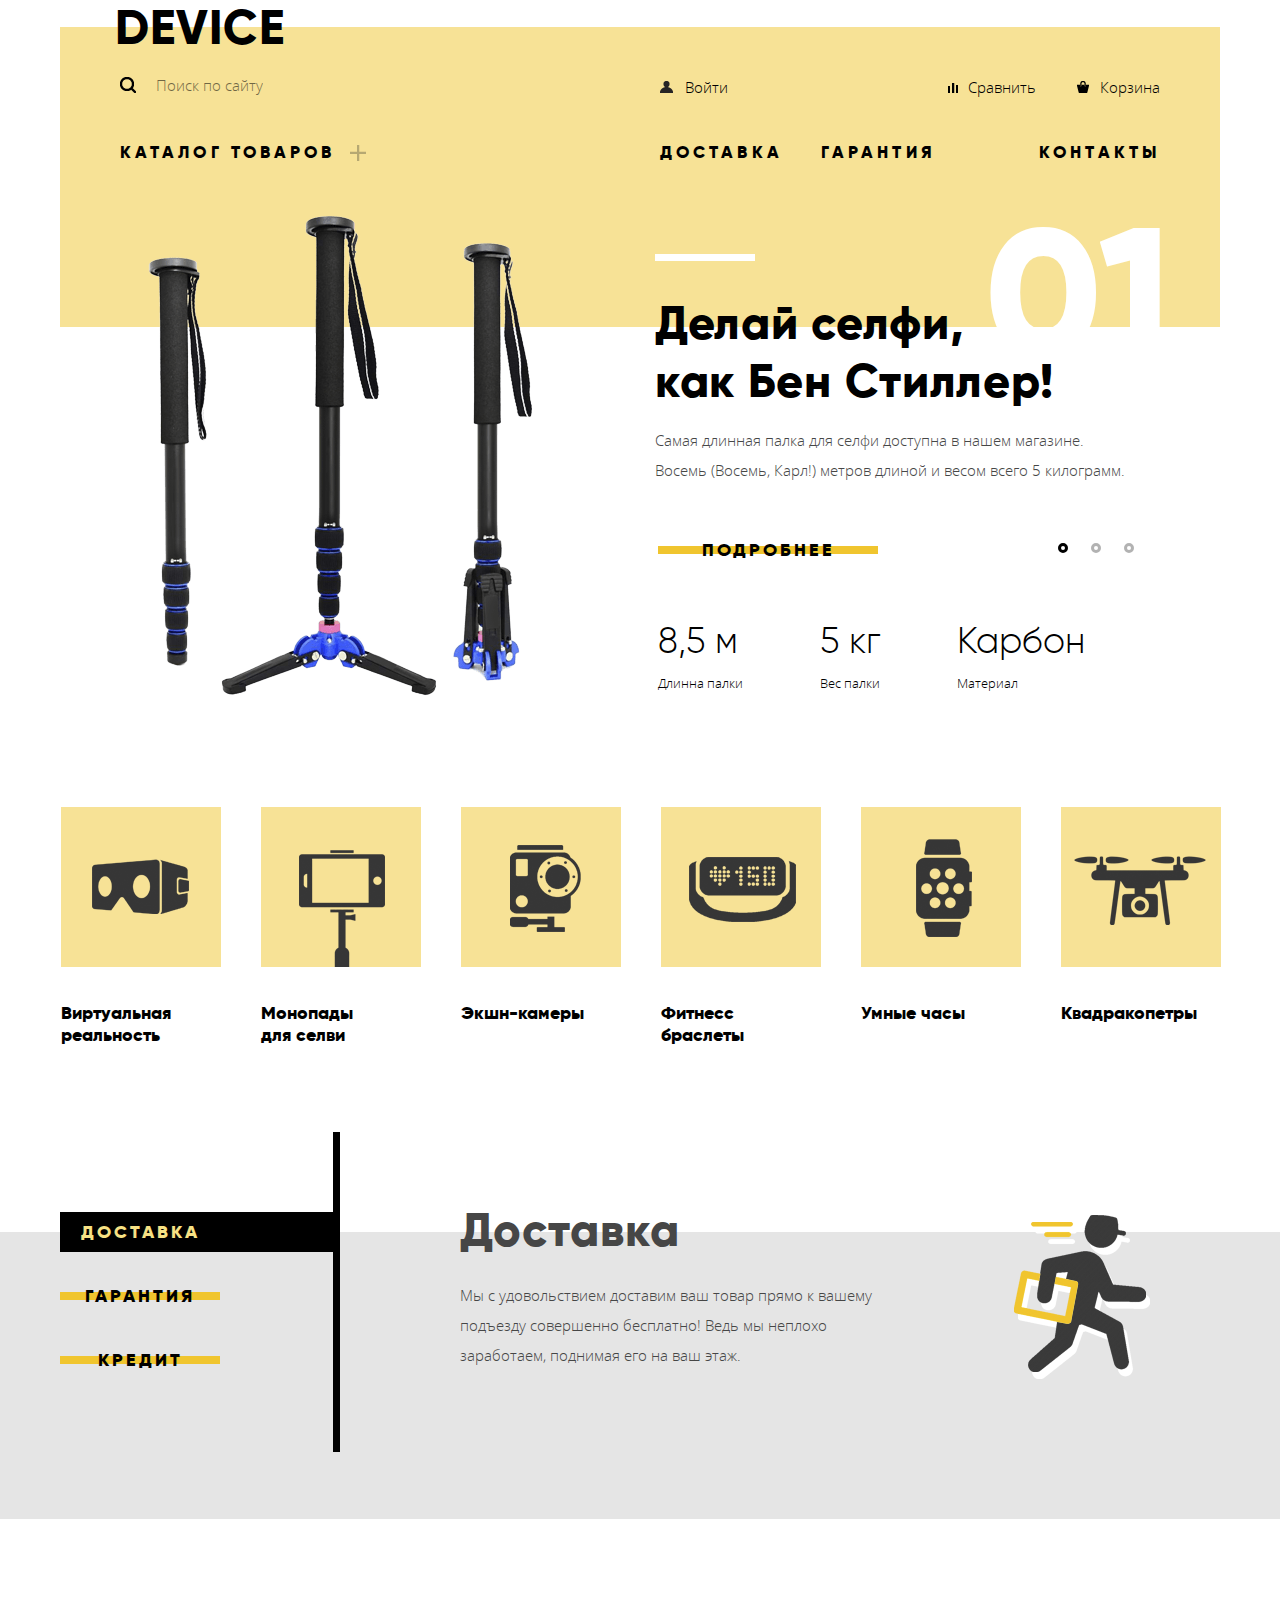
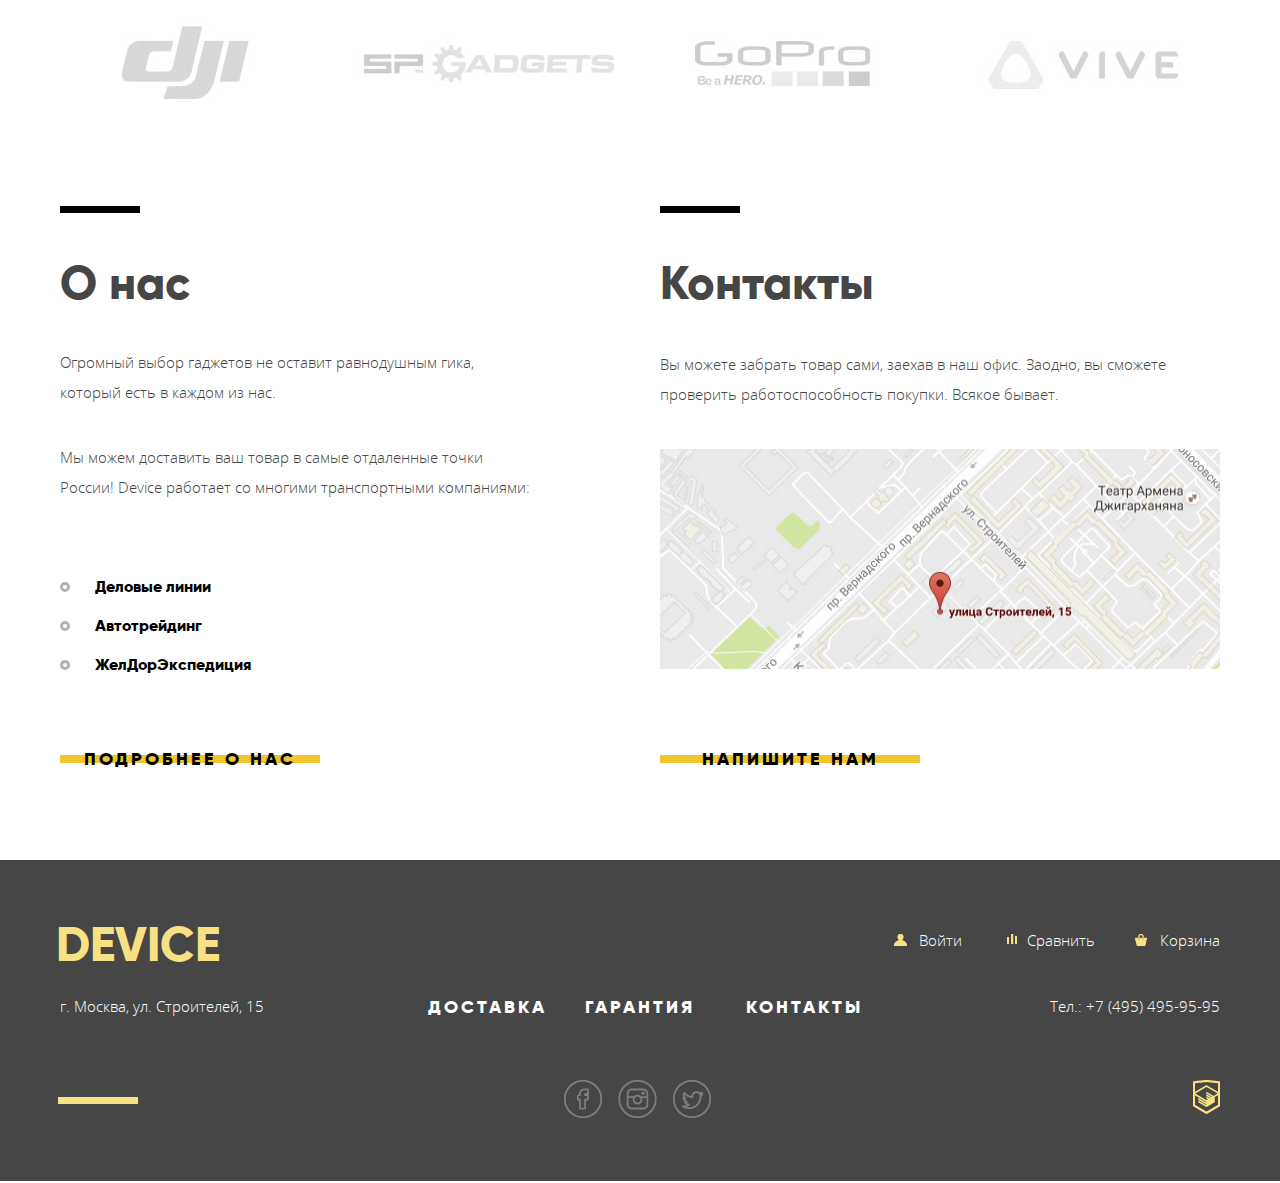
==== commit fae06274: "Готовый вариант "Исправления по критериям"" ====
--- a/index.html
+++ b/index.html
@@ -320,7 +320,7 @@
             <div class="footer-bottom container clearfix">
                 <div class="footer-decorative-left">
             	</div>
-                <div class="social clearfix">
+                <div class="social">
                     <a href="http://facebook.com">
                         <div class="facebook social-icon"></div>
                     </a>
--- a/css/style.css
+++ b/css/style.css
@@ -218,11 +218,12 @@
 
 .report {
     float: right;
-    width: 215px;
+    width: 192px;
 }
 
 .compare {
     float: left;
+    position: relative;
 }
 
 .compare::before {
@@ -231,12 +232,15 @@
     width: 15px;
     height: 15px;
     background: url("../img/compare.png") no-repeat;
-    position: relative;
+    position: absolute;
     top: 6px;
-    margin-right: 7px;
+    left: -20px;
 }
 
 .basket {
+    position: relative;
+    text-align: right;
+    
     float: right;
     width: 85px;
 }
@@ -247,9 +251,9 @@
     width: 15px;
     height: 15px;
     background: url("../img/cart.png") no-repeat;
-    position: relative;
+    position: absolute;
     top: 4px;
-    margin-right: 10px;
+    left: 2px;
 }
 
 .main-menu {
@@ -309,7 +313,7 @@
 }
 
 .main {
-    margin-bottom: 83px;
+    margin-bottom: 81px;
 }
 
 .main-menu-right li {
@@ -527,7 +531,7 @@
     vertical-align: top;
     float: left;
     font-size: 0;
-    margin-right: 75px;
+    margin-right: 77px;
 }
 
 .char3 {
@@ -597,7 +601,7 @@
 
 .popular {
     margin-bottom: 68px;
-    padding-left: 30px;
+    padding-left: 36px;
     font-size: 18px;
     font-family: "Gilroy ExtraBold", "Arial", sans-serif;
 }
@@ -617,7 +621,7 @@
     width: 160px;
     height: 160px;
     background-color: #f7e296;
-    margin-bottom: 32px;
+    margin-bottom: 35px;
 }
 
 .popular-img:hover {
@@ -782,7 +786,6 @@
 
 .info {
     width: 1160px;
-    margin-bottom: 80px;
 }
 
 .info-about-us {
